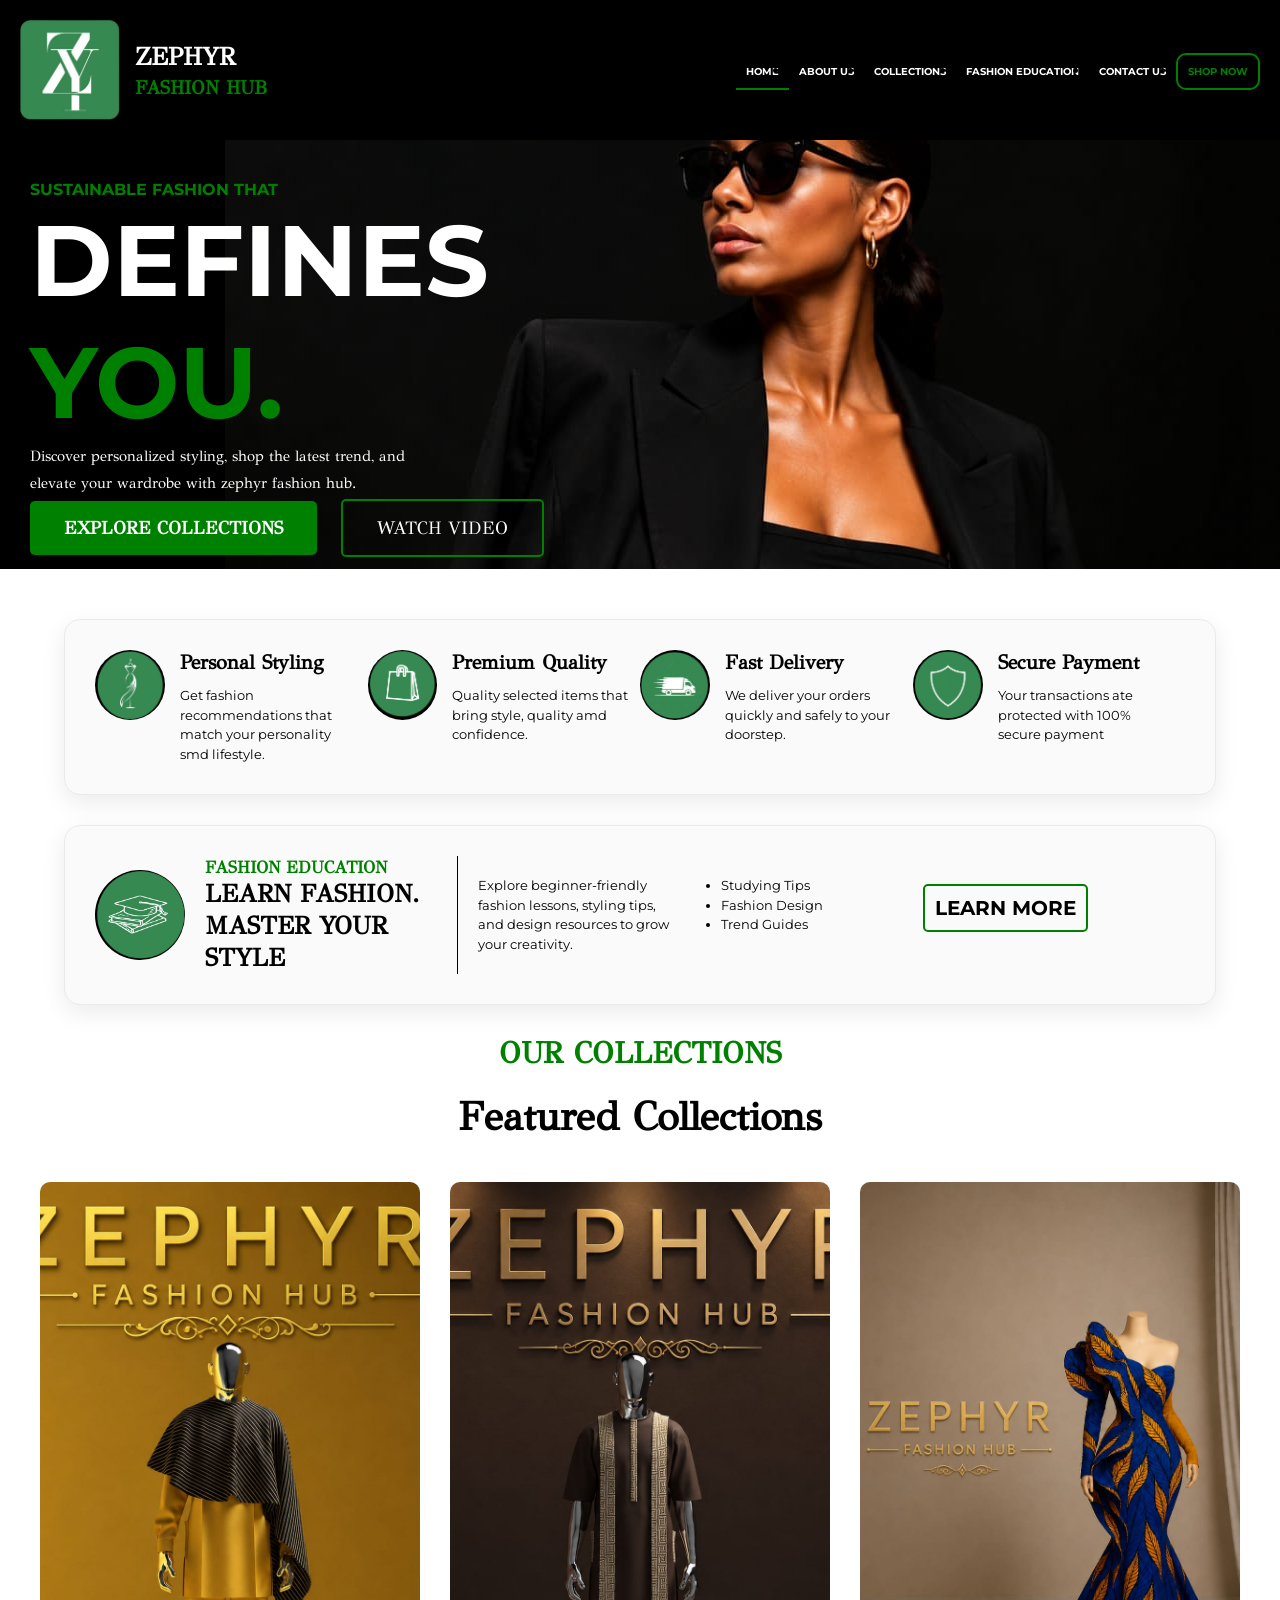
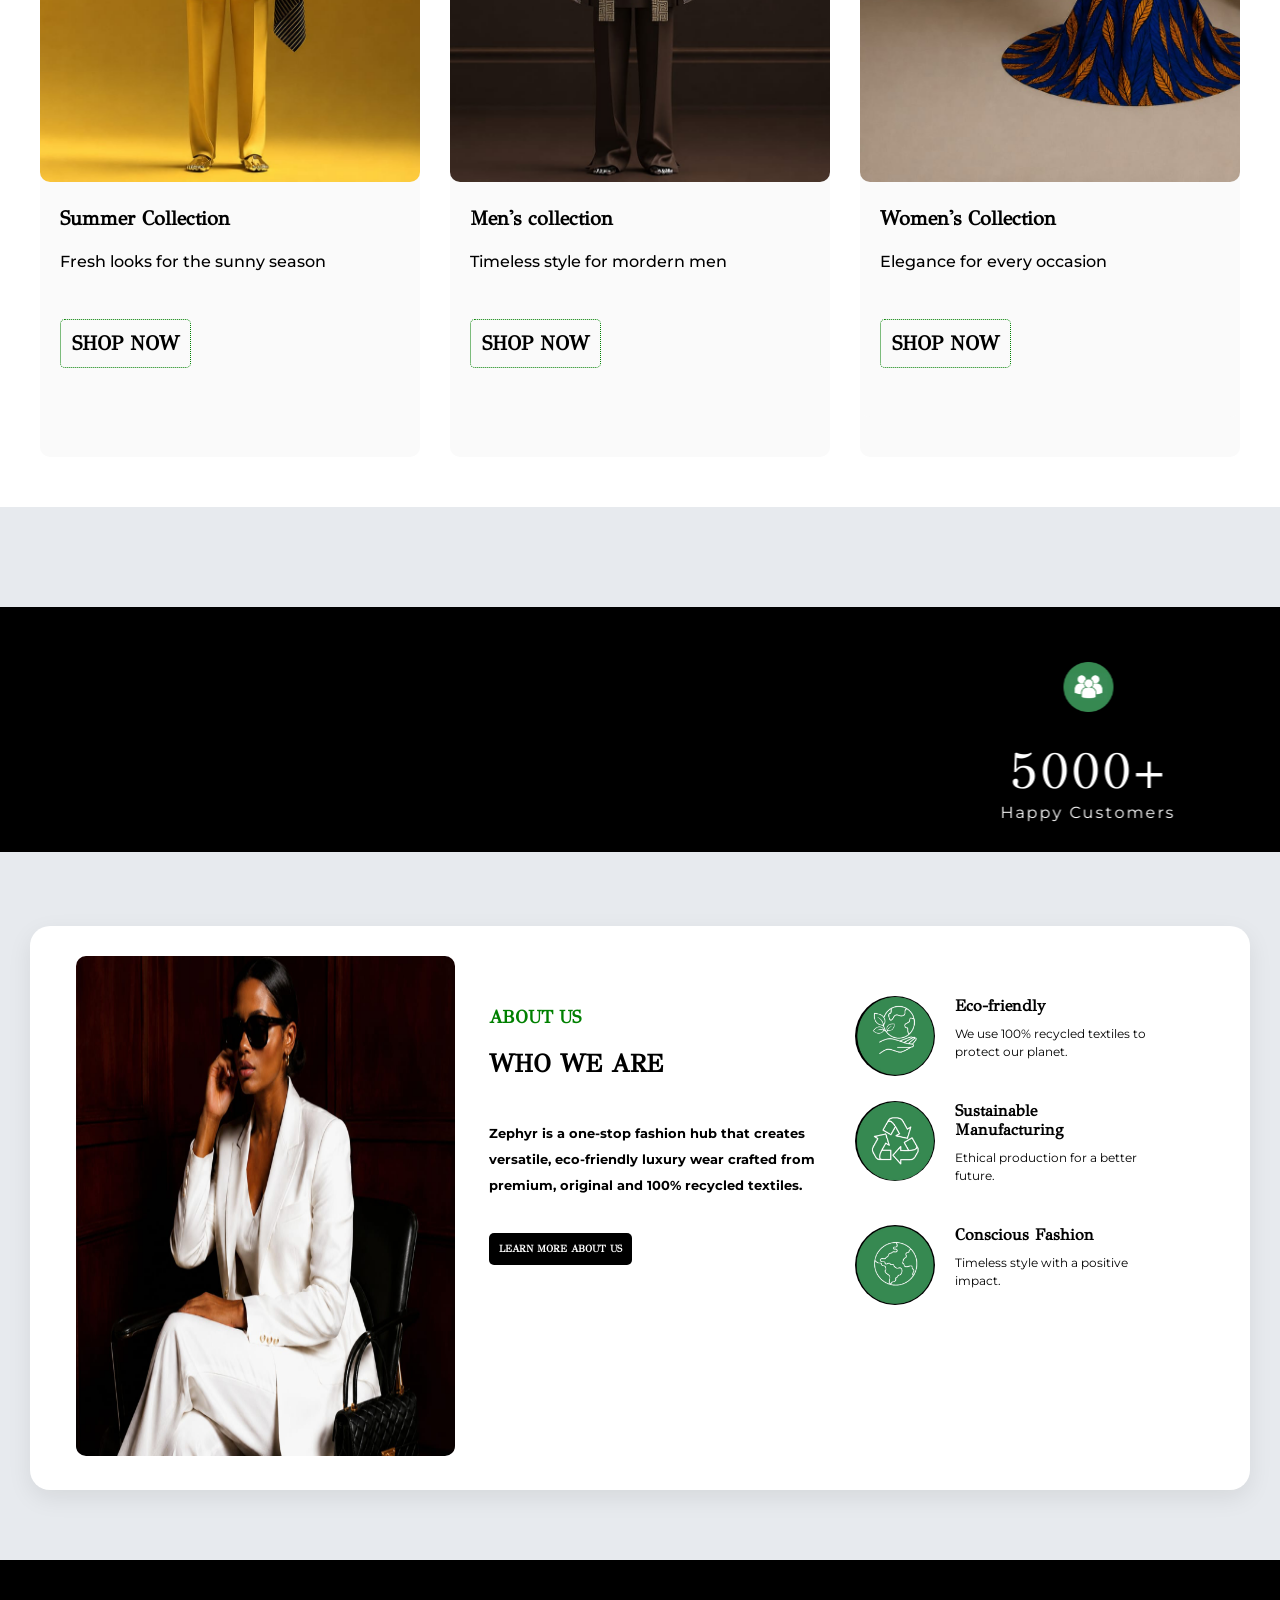
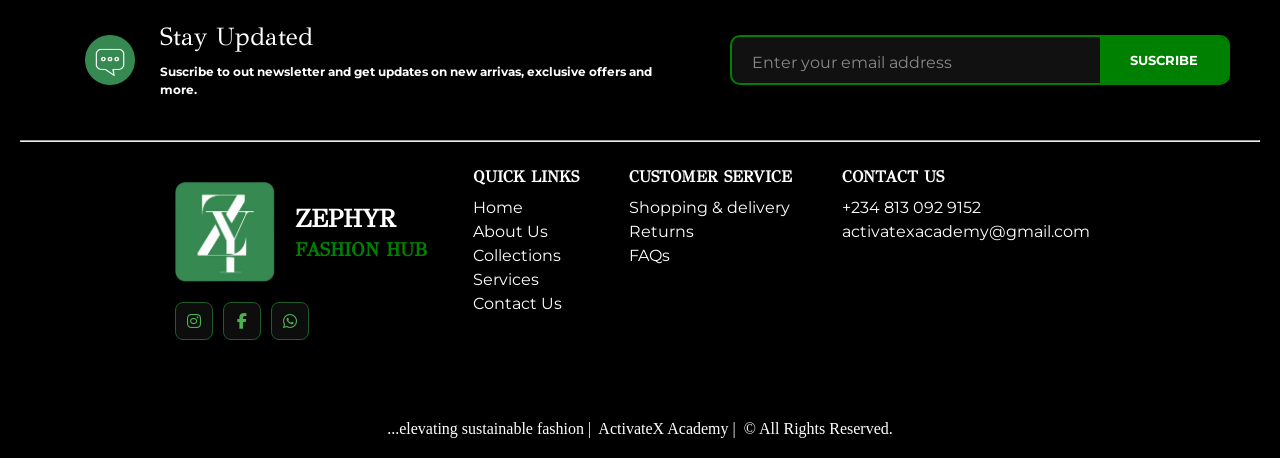
==== index.html @ 77f12f22 "Updated files" ====
<!doctype html>
<html>
    <head>
        <meta charset="UTF-8" />
        <meta name="viewport" content="width=device-width, initial-scale=1.0" />
        <link
            rel="icon"
            type="image/png"
            sizes="32x32"
            href="./assets/images/logo.jpg"
        />
        <link
            rel="stylesheet"
            href="https://cdnjs.cloudflare.com/ajax/libs/font-awesome/6.5.2/css/all.min.css"
        />
        <title>Zephyr Fashion Hub | Home</title>
        <link rel="stylesheet" href="style.css" type="text/css" />
    </head>

    <body>
        <div class="nav">
            <nav>
                <img src="./assets/images/logo.jpg" alt="logo" />
                <h1>
                    <span class="head">ZEPHYR</span>
                    <span class="log">FASHION HUB</span>
                </h1>
                <ul class="sidebar">
                    <li onclick="hideSidebar()">
                        <a class="hamburger2" href="#"
                            ><i class="fa-solid fa-xmark"></i
                        ></a>
                    </li>

                    <li class="active"><a href="index.html">HOME</a></li>
                    <li><a href="about.html">ABOUT US</a></li>
                    <li><a href="./collections.html">COLLECTIONS</a></li>
                    <li>
                        <a href=" ./fashioneducation.html">FASHION EDUCATION</a>
                    </li>
                    <li><a href="contact.html">CONTACT US</a></li>
                    <li><a class="shop" href="#">SHOP NOW</a></li>
                </ul>
                <ul>
                    <li class="hideOnMobile"><a class="active" href="index.html">HOME</a></li>
                    <li class="hideOnMobile">
                        <a  href="about.html">ABOUT US</a>
                    </li>
                    <li class="hideOnMobile">
                        <a href="./collections.html">COLLECTIONS</a>
                    </li>
                    <li class="hideOnMobile">
                        <a href=" ./fashioneducation.html">FASHION EDUCATION</a>
                    </li>
                    <li class="hideOnMobile">
                        <a href="contact.html">CONTACT US</a>
                    </li>
                    <li class="hideOnMobile">
                        <a class="shop" href="#">SHOP NOW</a>
                    </li>
                    <li class="menu-button" onclick="showSidebar()">
                        <a class="hamburger" href="#"
                            ><i class="fa-solid fa-bars"></i
                        ></a>
                    </li>
                </ul>
            </nav>
            <div class="about-head">
                <p class="first">
                    <span class="fash">SUSTAINABLE FASHION THAT</span>
                    <span class="def">DEFINES</span>
                    <span class="you">YOU.</span>
                </p>
                <p class="fourth">
                    Discover personalized styling, shop the latest trend, and
                    elevate your wardrobe with zephyr fashion hub.
                </p>
                <a class="explore" href="./collections.html"
                    >EXPLORE COLLECTIONS</a
                >
                <a class="video" href="#">WATCH VIDEO</a>
            </div>
        </div>
        <div class="section1">
            <div class="aside">
                <div class="aside1">
                    <img src="./assets/images/sweet2.jpg" alt="" />
                    <div>
                        <p>Personal Styling</p>
                        <p>
                            Get fashion recommendations that match your
                            personality smd lifestyle.
                        </p>
                    </div>
                </div>
                <div class="aside1">
                    <img src="./assets/images/bag.jpg" alt="" />
                    <div>
                        <p>Premium Quality</p>
                        <p>
                            Quality selected items that bring style, quality amd
                            confidence.
                        </p>
                    </div>
                </div>
                <div class="aside1">
                    <img src="./assets/images/delivery.jpg" alt="" />
                    <div>
                        <p>Fast Delivery</p>
                        <p>
                            We deliver your orders quickly and safely to your
                            doorstep.
                        </p>
                    </div>
                </div>
                <div class="aside1">
                    <img src="./assets/images/secure.jpg" alt="" />
                    <div>
                        <p>Secure Payment</p>
                        <p>
                            Your transactions ate protected with 100% secure
                            payment
                        </p>
                    </div>
                </div>
            </div>
            <div class="fashion-education">
                <div class="education-icon">
                    <img src="./assets/images/graduation-cap.jpg" alt="" />
                    <div class="education-content">
                        <span>FASHION EDUCATION</span>
                        <h2>LEARN FASHION.<br />MASTER YOUR STYLE</h2>
                    </div>
                </div>

                <div class="education-text">
                    <p>
                        Explore beginner-friendly fashion lessons, styling tips,
                        and design resources to grow your creativity.
                    </p>
                </div>
                <div class="education-list">
                    <ul>
                        <li>Studying Tips</li>
                        <li>Fashion Design</li>
                        <li>Trend Guides</li>
                    </ul>
                </div>
                <div class="learnmore">
                    <a class="learn-btn" href="./fashioneducation.html"
                        >LEARN MORE</a
                    >
                </div>
            </div>
            <div class="topic">
                <p>OUR COLLECTIONS</p>
                <h3>Featured Collections</h3>
            </div>
            <div class="featured-img">
                <div>
                    <img src="./assets/images/zephyrman.jpg" alt="firstimage" />
                    <p class="top">Summer Collection</p>
                    <p class="middle">Fresh looks for the sunny season</p>
                    <p class="button"><a href="#">SHOP NOW</a></p>
                </div>
                <div>
                    <img
                        src="./assets/images/zephyrman2.jpg"
                        alt="secongimage"
                    />
                    <p class="top">Men's collection</p>
                    <p class="middle">Timeless style for mordern men</p>
                    <p class="button"><a href="#">SHOP NOW</a></p>
                </div>
                <div>
                    <div>
                        <img
                            src="./assets/images/zephyrwoman.jpg"
                            alt="thirdimg"
                        />
                        <p class="top">Women's Collection</p>
                        <p class="middle">Elegance for every occasion</p>
                        <p class="button"><a href="#">SHOP NOW</a></p>
                    </div>
                </div>
            </div>
        </div>
        <marquee behavior="scroll" direction="left" scrollamount="15">
            <div class="section2">
                <div class="details">
                    <img src="./assets/images/people.jpg" alt="" />
                    <p class="p1">5000+</p>
                    <p>Happy Customers</p>
                </div>
                <div class="details">
                    <img src="./assets/images/bag2.jpg" alt="" />
                    <p class="p1">200+</p>
                    <p>Fashion Brand</p>
                </div>
                <div class="details">
                    <img src="./assets/images/star.jpg" alt="" />
                    <p class="p1">15+</p>
                    <p>Professional Stylists</p>
                </div>
                <div class="details">
                    <img src="./assets/images/love.jpg" alt="" />
                    <p class="p1">98%</p>
                    <p>Customer Satisfaction</p>
                </div>
            </div>
        </marquee>

        <div class="section3">
            <div class="about">
                <div class="image-container">
                    <img
                        class="girl"
                        src="./assets/images/about.jpg"
                        alt="about"
                    />
                </div>

                <div class="notes">
                    <p class="about1">ABOUT US</p>
                    <p class="about2">WHO WE ARE</p>
                    <p class="about3">
                        Zephyr is a one-stop fashion hub that creates versatile,
                        eco-friendly luxury wear crafted from premium, original
                        and 100% recycled textiles.
                    </p>
                    <p class="learn">
                        <a href="about.html">LEARN MORE ABOUT US</a>
                    </p>
                </div>
                <div class="about4">
                    <div class="more-info">
                        <img src="./assets/images/leaf2.jpg" alt="leaf" />
                        <div>
                            <p>Eco-friendly</p>
                            <p>
                                We use 100% recycled textiles to protect our
                                planet.
                            </p>
                        </div>
                    </div>
                    <div class="more-info">
                        <img src="./assets/images/recycle.jpg" alt="" />
                        <div>
                            <p>Sustainable Manufacturing</p>
                            <p>Ethical production for a better future.</p>
                        </div>
                    </div>
                    <div class="more-info">
                        <img src="./assets/images/world.jpg" alt="" />
                        <div>
                            <p>Conscious Fashion</p>
                            <p>Timeless style with a positive impact.</p>
                        </div>
                    </div>
                </div>
            </div>
        </div>

        <div class="section4">
            <div class="info-line1">
                <div class="info1">
                    <div class="inbox">
                        <img src="./assets/images/inbox.jpg" alt="" />

                        <div class="inbox-message">
                            <p class="p1">Stay Updated</p>
                            <p class="p2">
                                Suscribe to out newsletter and get updates on
                                new arrivas, exclusive offers and more.
                            </p>
                        </div>
                    </div>
                </div>

                <div class="newsletter">
                    <input
                        type="email"
                        id="email"
                        autocomplete="off"
                        placeholder="Enter your email address"
                        required
                    />
                    <button type="submit">SUSCRIBE</button>
                </div>
            </div>
            <hr />
            <div class="info-line2">
                <div class="footer-logo">
                    <div>
                        <img src="./assets/images/logo.jpg" alt="logo" />
                        <h2>
                            <span class="head">ZEPHYR</span>
                            <span class="log">FASHION HUB</span>
                        </h2>
                    </div>

                    <div class="social-icons">
                        <a
                            href="https://instagram.com/"
                            target="_blank"
                            aria-label="Instagram"
                        >
                            <i class="fa-brands fa-instagram"></i>
                        </a>

                        <a
                            href="https://facebook.com/"
                            target="_blank"
                            aria-label="Facebook"
                        >
                            <i class="fa-brands fa-facebook-f"></i>
                        </a>

                        <a
                            href="https://wa.me/234XXXXXXXXXX"
                            target="_blank"
                            aria-label="WhatsApp"
                        >
                            <i class="fa-brands fa-whatsapp"></i>
                        </a>
                    </div>
                </div>

                <div class="footer">
                    <div class="links">
                        <p class="h">QUICK LINKS</p>
                        <p><a href="index.html">Home</a></p>
                        <p><a href="about.html">About Us</a></p>
                        <p><a href="./collections.html">Collections</a></p>
                        <p><a href="#">Services</a></p>
                        <p><a href="contact.html">Contact Us</a></p>
                    </div>
                    <div class="links">
                        <p class="h">CUSTOMER SERVICE</p>
                        <p><a href="#">Shopping & delivery</a></p>
                        <p><a href="#">Returns</a></p>
                        <p><a href="#">FAQs</a></p>
                    </div>
                    <div class="links">
                        <p class="h">CONTACT US</p>
                        <p><a href="#">+234 813 092 9152</a></p>
                        <p><a href="#">activatexacademy@gmail.com</a></p>
                    </div>
                </div>
            </div>

            <span class="copyright">
                ...elevating sustainable fashion |&nbsp;&nbsp;ActivateX Academy
                | &nbsp;&copy All Rights Reserved.</span
            >
        </div>

        <script src="script.js"></script>
    </body>
</html>
---- style.css ----
@import url("https://fonts.googleapis.com/css2?family=Montserrat:ital,wght@0,100..900;1,100..900&display=swap");

@import url("https://fonts.googleapis.com/css2?family=GFS+Didot&display=swap");

:root {
    --primary: green;
}
* {
    padding: 0;
    margin: 0;
    box-sizing: border-box;
}
body {
    background: hsl(214, 17%, 92%);
}
.container {
    margin: 0px auto;
    width: 100%;
}
//.motto {
    color: white;
    font-size: 1.75rem;
    margin-top: rem;
    font-family: "Montserrat", serif;
}
nav {
    display: flex;
    align-items: center;
    background: black;
    position: fixed;
    width: 100%;
    margin: -70px;
    padding: 20px;
    z-index: 999;
}
h1 {
    color: white;
    //width: 20%;
}
.head {
    font-size: 55px;
    font-family: "GFS Didot", serif;
}
.log {
    color: var(--primary);
    font-family: "GFS Didot", serif;
    font-size: 2rem;
}
nav img {
    width: 100px;
    height: 100px;
    margin-right: 40px;
    margin-top: 0;
}
.first {
    color: var(--primary);
    max-width: 700px;
    width: 100%;
    margin-top: 150px;
    font-family: "Montserrat", sans-serif;
}
.fash {
    font-size: 2rem;
    font-weight: bold;
}
.you {
    font-size: 150px;
    font-weight: bold;
}
.def {
    color: white;
    font-size: 150px;
    font-weight: bold;
}
.fourth {
    color: white;
    max-width: 900px;
    width: 100%;
    line-height: 1.8;
    margin-bottom: 20px;
    font-family: "GFS Didot", serif;
    font-size: 30px;
}
.explore {
    color: white;
    background: green;
    border-radius: 5px;
    padding: 16px 34px;
    text-decoration: none;
    font-weight: bold;
    margin-right: 20px;
    font-family: "GFS Didot", serif;
    transition: 0.3s ease;
    font-size: 18px;
}
.explore:hover {
    transform: scale(1.05);
}
.video {
    border: 2px solid green;
    color: white;
    padding: 16px 34px;
    text-decoration: none;
    border-radius: 5px;
    font-family: "GFS Didot", serif;
    font-size: 18px;
}
.nav {
    background: black;
    padding: 70px;
    background-image: url("./assets/images/black2.jpg");
    background-repeat: no-repeat;
    background-position: right 0rem top 0rem;
    padding-bottom: 150px;
}

nav ul {
    margin-left: auto;
    display: flex;
    justify-content: flex-end;
    align-items: center;
}
nav ul a {
    padding: 1rem;
    font-size: 16px;
    text-decoration: none;
    color: white;
    font-family: "Montserrat", sans-serif;
    font-weight: bold;
}
nav ul a:hover {
    color: green;
}
nav ul a.active{
  border-bottom: 2px solid green;
}
.sidebar {
    position: fixed;
    top: 0;
    right: 0;
    height: 100vh;
    width: 250px;
    z-index: 999;
    background-color: white;
    list-style: none;
    display: flex;
    flex-direction: column;
    align-items: flex-start;
    justify-content: flex-start;

    /* Animation */
    transform: translateX(100%);
    opacity: 0;
    pointer-events: none;

    transition:
        transform 0.4s ease,
        opacity 0.4s ease;
}

.sidebar.active {
    transform: translateX(0);
    opacity: 1;
    pointer-events: auto;
}
.sidebar a {
    color: black;
    width: 100%;
}
.hamburger i {
    color: white !important;
}
.hamburger2 i {
    color: black !important;
}
.menu-button {
    display: none;
}
.sidebar.active {
    transform: translateX(0);
    opacity: 1;
    pointer-events: auto;
}

.shop {
    background: black;
    color: green;
    border: 2px solid green;
    border-radius: 10px;
    font-weight: bold;
}
.shop:hover {
    padding: 0.7rem;
}
.shop:hover,
.video:hover {
    background: green;
    border: 2px solid white;
    color: black;
}
.learn-btn:hover {
    border: 2px solid black;
    background: green;
    color: white;
}
.section1 {
    background: white;
    /* margin: -30px 30px; */
    padding-top: 50px;
}
.aside {
    display: grid;
    grid-template-columns: repeat(4, 1fr);
    width: 90%;
    box-shadow: 0 8px 24px rgba(0, 0, 0, 0.08);
    border: 1px solid #eaeaea;
    border-radius: 16px;
    background: #fafafa;
    padding: 30px;
    margin: 0 auto 30px;
    transition: 0.3s ease;
}
.aside:hover {
    transform: translateY(-5px);
}
.aside img {
    height: 100px;
    width: 100px;
    border-radius: 100%;
    margin-right: 20px;
}
.aside1 {
    display: flex;
    margin-right: 10px;
}

.aside1 p:first-child {
    font-size: 25px;
    font-weight: bold;
    padding-bottom: 10px;
    font-family: "GFS Didot", serif;
}
.aside1 p:last-child {
    line-height: 1.5;
    font-family: "Montserrat", sans-serif;
    font-size: 17px;
}
.fashion-education {
    display: grid;
    grid-template-columns: 1.5fr 1fr 1fr 1fr;
    width: 90%;
    background: #fafafa;
    box-shadow: 0 8px 24px rgba(0, 0, 0, 0.08);
    border: 1px solid #eaeaea;
    padding: 30px;
    margin: 0 auto 30px;
    border-radius: 16px;
    transition: 0.3s ease;
}
.fashion-education:hover {
    transform: translateY(-5px);
}
.education-icon {
    display: flex;
    border-right: 1px solid black;
    align-items: center;
}
.education-icon img {
    width: 120px;
    height: 120px;
    border-radius: 100%;
}
.education-content {
    margin-left: 20px;
}
.education-icon span {
    color: var(--primary);
    padding-bottom: 10px;
    font-size: 22px;
    font-weight: bold;
    font-family: "GFS Didot", serif;
}
.education-icon h2 {
    font-size: 38px;
    font-family: "GFS Didot", serif;
}
.education-text p {
    margin: 20px;
    line-height: 2;
    font-family: "Montserrat", sans-serif;
    font-size: 18px;
}
.education-list ul {
    margin: 20px;
    line-height: 2;
    font-size: 18px;
    font-family: "Montserrat", sans-serif;
}
.learnmore {
    margin-top: 40px;
    margin-left: -20px;
    transition: 0.4s ease;
}
.learn-btn {
    color: black;
    border: 2px solid green;
    border-radius: 5px;
    padding: 0.7rem;
    text-align: center;
    text-decoration: none;
    font-size: 30px;
    font-weight: bold;
    font-family: "Montserrat", sans-serif;
}
.topic {
    text-align: center;
}
.topic p {
    color: var(--primary);
    font-size: 30px;
    margin-bottom: 20px;
    font-weight: bold;
    font-family: "GFS Didot", serif;
}
.topic h3 {
    font-size: 40px;
    font-family: "GFS Didot", serif;
}
.featured-img img {
    width: 100%;
    height: 600px;
    border-radius: 10px;
    object-fit: cover;
    transition: 0.3s ease;
}
.featured-img {
    display: grid;
    grid-template-columns: repeat(3, 1fr);
    margin: 2.5rem;
    gap: 30px;
    padding-bottom: 50px;
}

.featured-img p {
    padding-left: 20px;
    padding-bottom: 20px;
}
.button {
    padding-top: 40px;
    font-weight: 900;
    font-family: "GFS Didot", serif;
}
.button a {
    padding: 0.7rem;
    border: 1px dotted var(--primary);
    border-radius: 0.3rem;
}
.button a:hover {
    background: green;
    color: hsl(214, 17%, 92%);
}
.top {
    margin-top: 20px;
    font-weight: 700;
    font-size: 20px;
    font-family: "GFS Didot", serif;
}
.middle {
    font-weight: 500;
    font-family: "Montserrat", sans-serif;
}
.featured-img a {
    text-decoration: none;
    color: black;
    font-size: 20px;
}
.featured-img img:hover {
    transform: scale3d(1.02, 1.02, 1);
    cursor: pointer;
}
.featured-img div {
    background: #fafafa;
    padding-bottom: 40px;
    border-radius: 10px;
    color: black;
}

marquee {
    background: black;
    margin-top: 60px;
}
.section2 {
    display: grid;
    grid-template-columns: repeat(4, 1fr);
    text-align: center;
    background: black; /* hsl(214, 17%, 92%); */
    color: white;
    /* margin: -40px 30px; */
    padding: 30px;
    letter-spacing: 2px;
}
.details .p1 {
    font-size: 50px;
    font-family: "GFS Didot", serif;
}
.details p:last-child {
    font-family: "Montserrat", sans-serif;
}
.details {
    border-right: 2px solid black;
}
.details:last-child {
    border: none;
}
.details img {
    height: 100px;
}
.section3 {
    margin: 70px 30px;
    background: white;
    color: black;
    padding: 30px;
    border-radius: 20px;
    transition: 0.3s ease;
    box-shadow: 0 8px 24px rgba(0, 0, 0, 0.08);
}
.section3:hover {
    transform: translateY(-5px);
}
.section3 img {
    max-width: 500px;
    width: 100%;
    height: 500px;
    margin-left: 5rem;
    border-radius: 10px;
}

.about {
    display: flex;
}
.notes {
    margin-left: 150px;
    width: 40%;
    margin-top: 50px;
}
.about1 {
    color: var(--primary);
    font-size: 25px;
    padding-bottom: 20px;
    font-weight: bold;
    font-family: "GFS Didot", serif;
}
.about2 {
    font-size: 50px;
    padding-bottom: 40px;
    font-weight: bold;
    font-family: "GFS Didot", serif;
}
.about3 {
    font-weight: bold;
    line-height: 2;
    font-family: "Montserrat", sans-serif;
    padding-bottom: 40px;
}
.about4 {
    margin: 40px;
}
.about4 div {
    padding-bottom: 20px;
}
.about4 p:first-child {
    font-weight: bold;
    font-size: 20px;
    padding-bottom: 10px;
    font-family: "GFS Didot", serif;
}
.about4 p:last-child {
    line-height: 1.5;
    font-family: "Montserrat", sans-serif;
}

.more-info {
    display: flex;
    transform: translateX(-30px);
}
.more-info img {
    width: 80px;
    height: 80px;
    border-radius: 100%;
}
.more-info div {
    margin-left: 20px;
}
.section3 a {
    text-decoration: none;
    color: white;
    background: black;
    padding: 10px;
    border-radius: 5px;
    font-weight: bold;
    font-family: "GFS Didot", serif;
    transition: 0.3s ease;
}
.section3 a:hover {
    color: #f0f0f0;
    background: var(--primary);
}
.learn {
    transition: 0.3s ease;
}
.learn:hover {
    transform: scale(1.05);
}

.badge {
    position: absolute;
    width: 10%;
    height: 20px;
    background: black;
    color: white;
    font-size: 50px;
    top: 1px;
}
.section4 {
    background: black;
    color: white;
    padding: 20px;
}
.info-line1 {
    display: flex;
    padding: 30px;
    justify-content: center;
    align-items: center;
}
.info1 {
    width: 40%;
    margin-left: 50px;
}
.info1 .p1 {
    font-size: 40px;
    padding-bottom: 20px;
    font-family: "GFS Didot", serif;
}
.info1 .p2 {
    line-height: 1.5;
    font-weight: bold;
    font-family: "Montserrat", sans-serif;
}
.inbox {
    display: flex;
    align-items: center;
}
.inbox img {
    height: 200px;
    width: 200px;
}
.newsletter {
    display: flex;
    max-width: 500px;
    width: 100%;
    background: #111;
    border: 2px solid green;
    border-radius: 10px;
    overflow: hidden;
    height: 50px;
    margin-left: 3rem;
}

.newsletter input {
    flex: 1;
    background: transparent;
    border: none;
    color: white;
    padding: 15px 20px;
    padding-bottom: 50%;
    outline: none;
    font-size: 16px;
    height: 50px;
    font-family: "Montserrat", sans-serif;
}

.newsletter input::placeholder {
    color: #888;
}

.newsletter button {
    background: var(--primary);
    color: white;
    border: none;
    padding: 15px 30px;
    font-weight: bold;
    cursor: pointer;
    text-decoration: none;
    font-family: "Montserrat", sans-serif;
}

.newsletter button:hover {
    background: #b8860b;
}
.footer-logo {
    flex-direction: column;
}
.footer-logo div:first-child {
    display: flex;
}
.social-icons {
    display: flex;
    align-items: center;
    gap: 10px;
    margin-top: 0;
    margin-right: auto;
    margin-bottom: 40px;
}

.social-icons a {
    width: 38px;
    height: 38px;
    display: flex;
    align-items: center;
    justify-content: center;

    background: #0d0d0d;
    color: #4caf50;

    border: 1px solid #1f5c2d;
    border-radius: 8px;

    text-decoration: none;
    font-size: 16px;

    transition: 0.3s ease;
}

.social-icons a:hover {
    background: #168a45;
    color: #fff;
    transform: translateY(-3px);
}

.info-line2 {
    display: flex;
    padding: 40px;
    justify-content: center;
}
.head {
    display: block;
}

.info-line2 img {
    width: 100px;
    height: 100px;
    margin-right: 40px;
}
.links {
    margin: 30px;
}
.links .h {
    font-weight: bold;
    padding-bottom: 10px;
    font-family: "GFS Didot", serif;
}
.links a {
    text-decoration: none;
    color: white;
    line-height: 1.5;
    font-family: "Montserrat", sans-serif;
}
.footer {
    margin-left: 50px;
    gap: 40px;
    display: flex;
    transform: translateY(-30px);
}
.copyright {
    display: flex;
    justify-content: center;
}

/* ABOUT PAGE */

.about-hero {
    background: black;
    padding: 30px;
    background-image: url("./assets/images/aboutbackground2.png");
    background-repeat: no-repeat;
    background-position: right 0rem top 0rem;
}
.about-nav {
    display: flex;
    align-items: center;
}
.about-hero img {
    width: 100px;
    height: 100px;
    margin-right: 10px;
}
.about-hero1 {
    margin-top: 150px;
    margin-left: 0px;
}
.about-topic {
    color: var(--primary);
    font-size: 30px;
    font-weight: bold;
    font-family: "Montserrat", sans-serif;
    color: white;
}

.about-hero1 p:nth-child(2) {
    color: white;
    font-size: 100px;
    font-weight: bold;
    max-width: 800px;
    width: 100%;
    font-family: "GFS Didot", serif;
}
.about-first,
.about-sec {
    display: block;
    line-height: 1;
}
.about-third {
    color: white;
}
.about-sec {
    color: var(--primary);
    font-family: "GFS Didot", serif;
}

.about-hero1 p:last-child {
    max-width: 500px;
    width: 100%;
    font-size: 20px;
    line-height: 2;
    font-family: "Montserrat", sans-serif;
}
.about-main {
    background: white;
    padding: 30px;
    display: flex;
    justify-content: center;
}

.about-main p:first-of-type {
    color: var(--primary);
    font-weight: bold;
    font-size: 30px;
    font-family: "Montserrat", sans-serif;
    padding-bottom: 20px;
}
.about-main h2:first-of-type {
    font-size: 60px;
    font-family: "GFS Didot", serif;
}
.about-main h2:last-of-type {
    color: var(--primary);
    font-size: 60px;
    font-family: "GFS Didot", serif;
    padding-bottom: 20px;
}
.about-main p:nth-of-type(2) {
    max-width: 500px;
    width: 100%;
    font-size: 20px;
    line-height: 1.5;
    padding-bottom: 30px;
    font-family: "Montserrat", sans-serif;
}
.about-main p:last-of-type {
    max-width: 500px;
    width: 100%;
    font-size: 20px;
    line-height: 1.5;
    font-family: "Montserrat", sans-serif;
}
.about-main img {
    width: 500px;
    height: 400px;
    margin-top: 50px;
    border-radius: 10px;
}
.about-main1 {
    margin-right: 100px;
    margin-top: 30px;
    margin-left: 20px;
}

.about-mission {
    background: black;
    margin: 30px;
    padding: 50px;
    border-radius: 30px;
}
.about-mission h2 {
    color: white;
    text-align: center;
    padding-bottom: 30px;
    font-size: 30px;
    font-weight: bold;
    font-family: "GFS Didot", serif;
}
.about-mission span {
    color: var(--primary);
}
.about-mission img {
    width: 100px;
    height: 100px;
    border-radius: 100%;
    margin: 30px;
}
.mission {
    display: flex;
    align-items: center;
    max-width: 500px;
    width: 100%;
    background: black;
    color: white;
    padding: 20px;
    border-radius: 20px;
    border: 2px solid var(--primary);
}
.mission h3 {
    padding-bottom: 10px;
    font-family: "Montserrat", sans-serif;
}
.mission p {
    line-height: 1.5;
    font-family: "Montserrat", sans-serif;
}
.vision {
    display: flex;
    align-items: center;
    max-width: 500px;
    width: 100%;
    background: black;
    color: white;
    padding: 20px;
    border-radius: 20px;
    border: 2px solid var(--primary);
}
.vision h3 {
    padding-bottom: 10px;
    font-family: "Montserrat", sans-serif;
}
.vision p {
    line-height: 1.5;
    font-family: "Montserrat", sans-serif;
}
.about-mission1 {
    display: flex;
    justify-content: center;
    gap: 20px;
}

.about-value {
    background: white;
    padding: 40px;
    border-radius: 30px;
    margin: 10rem 10rem;
}
.about-value h2 {
    text-align: center;
    margin-bottom: 30px;
    font-size: 30px;
    font-weight: bold;
    font-family: "GFS Didot", serif;
}
.about-value span {
    color: var(--primary);
}
.about-value img {
    width: 100px;
    height: 100px;
    border-radius: 100%;
}
.about-value-content {
    display: flex;
    justify-content: center;
    align-items: center;
}
.about-value-content div {
    max-width: 500px;
    width: 100%;
    text-align: center;
    border-right: 1px solid black;
    padding: 0 30px;
}
.about-value-content div:last-child {
    border-right: none;
}
.about-value-content h3 {
    font-weight: bold;
    font-family: "Montserrat", sans-serif;
    font-weight: bold;
    font-size: 20px;
}
.about-value-content p {
    font-family: "Montserrat", sans-serif;
}

.journey {
    background: black;
    color: white;
    padding: 50px 100px;
    margin: 7rem 10rem;
    border-radius: 30px;
}
.journey h2 {
    text-align: center;
    font-family: "GFS Didot", serif;
    font-size: 30px;
}
.journey span {
    color: var(--primary);
}
.timeline {
    display: flex;
    justify-content: space-between;
    margin-top: 30px;
    font-family: "Montserrat", sans-serif;
}
.timeline img {
    width: 50px;
    height: 50px;
}
.item {
    max-width: 500px;
    width: 100%;
    text-align: center;
}
.item h3 {
    color: green;
    margin-bottom: 10px;
}
.item h4 {
    margin-bottom: 10px;
}
.item p {
    line-height: 1.5;
}
.item1 {
    max-width: 500px;
    width: 100%;
    text-align: center;
}
.item1 h3 {
    color: green;
    margin-bottom: 10px;
}
.item1 h4 {
    margin-bottom: 10px;
}
.item1 p {
    line-height: 1.5;
}
.about-reason {
    background: white;
    padding: 30px;
}
.about-reason h2 {
    text-align: center;
    font-family: "GFS Didot", serif;
    margin-bottom: 20px;
    font-size: 30px;
    font-weight: bold;
}
.about-reason span {
    color: var(--primary);
}
.about-reason img {
    width: 100px;
    height: 100px;
    border-radius: 100%;
    margin-right: 10px;
}
.about-reason-content {
    display: flex;
    justify-content: center;
    gap: 20px;
    align-items: center;
}
.about-reason-details {
    display: flex;
    max-width: 500px;
    width: 100%;
    border: 1px solid var(--primary);
    padding: 20px;
    border-radius: 10px;
    align-items: center;
}
.about-reason-details h3 {
    padding-bottom: 10px;
    font-family: "Montserrat", sans-serif;
}
.about-reason-details p {
    line-height: 1.5;
    font-family: "Montserrat", sans-serif;
}
.about-footer {
    background: black;
    color: white;
    padding: 30px;
}
.about-footer1 {
    text-align: center;
    margin-bottom: 40px;
}
.about-footer1 h2 {
    font-family: "GFS Didot", serif;
    font-size: 40px;
    font-weight: bold;
    padding-bottom: 30px;
}
.about-footer1 span {
    color: var(--primary);
}

/* -- CONTACT PAGE -- */
.contact-form {
    background: white;
    border-radius: 20px;
    padding: 40px;
    margin: 20px;
    width: 50%;
}
.contact-hero {
    background: black;
    padding: 30px;
    padding-bottom: 150px;
}
.contact-hero img {
    width: 100px;
    height: 100px;
    margin-right: 20px;
}
.contact-form {
    border-radius: 30px;
    margin: 70px;
    padding: 40px;
}
.contact-form h2 {
    font-size: 2rem;
    margin-bottom: 1rem;
}
.contact-form p {
    font-size: 1.5rem;
    margin-bottom: 20px;
}
.contact-cards {
    display: flex;
    flex-direction: column;
    gap: 12px;
    margin-top: 70px;
}

.contact-section {
    display: flex;
}

.contact-card {
    display: flex;
    align-items: center;
    gap: 14px;
    width: 100%;
    padding: 16px 18px;
    min-height: 100px;
    background: #ffffff;
    border: 1px solid #e5ebe5;
    border-radius: 14px;
    text-decoration: none;
    color: inherit;

    transition: all 0.3s ease;
}

.contact-card:hover {
    transform: translateY(-2px);
    border-color: green;
    box-shadow: 0 8px 20px rgba(46, 125, 50, 0.1);
}

/* ICON BOX */
.contact-icon {
    width: 50px;
    height: 50px;

    flex-shrink: 0;

    display: flex;
    align-items: center;
    justify-content: center;

    border-radius: 12px;
    font-size: 19px;
}

/* ICON COLORS */
.email {
    background: #e8f5e9;
    color: green;
}

.whatsapp {
    background: #e6f4ea;
    color: green;
}

.phone {
    background: #e8f5e9;
    color: green;
}

.location {
    background: #eef5e8;
    color: green;
}
/* TEXT */
.contact-info {
    min-width: 0;
}

.contact-label {
    display: block;

    font-size: 9px;
    font-weight: 700;
    letter-spacing: 1px;

    color: #8a948a;

    margin-bottom: 3px;
}
.contact-info h3 {
    margin: 0;

    font-size: 14px;
    font-weight: 600;

    color: #172217;
}

.contact-info p {
    margin: 3px 0 0;

    font-size: 11px;
    color: #8a948a;
}

label {
    display: block;
    font-size: 1.5rem;
}
input {
    display: block;
    border-radius: 20px;
    padding: 20px;
    font-size: 1rem;
    width: 100%;
    margin-bottom: 30px;
    margin-top: 10px;
}
textarea {
    width: 100%;
    min-height: 150px;
    border-radius: 20px;
    padding: 20px;
    font-size: 1rem;
    margin-top: 10px;
    border: 3px solid green;
}
.send-btn {
    display: inline-flex;
    align-items: center;
    justify-content: center;
    gap: 8px;

    width: 190px;
    width: 100%;
    margin: 30px auto;
    padding: 14px 24px;

    background: green;
    color: #fff;

    border: none;
    border-radius: 8px;

    font-family: "Montserrat", sans-serif;
    font-size: 13px;
    font-weight: 600;

    cursor: pointer;

    box-shadow: 0 6px 15px rgba(22, 138, 69, 0.25);

    transition: all 0.3s ease;
}

.send-btn i {
    font-size: 13px;
}

.send-btn:hover {
    background: green;
    transform: translateY(-2px);
    box-shadow: 0 9px 20px rgba(22, 138, 69, 0.3);
}

.send-btn:active {
    transform: translateY(0);
}

/*===FASHION EDUCATION ====*/

.fashion-first {
    color: var(--primary);
    max-width: 1100px;
    width: 100%;
    margin-top: 150px;
    font-family: "Montserrat", serif;
}
.fashion-fash {
    font-size: 2rem;
    font-weight: bold;
}
.fashion-you {
    font-size: 100px;
    font-weight: bold;
    font-family: "GFS Didot", serif;
}
.fashion-def {
    color: white;
    font-size: 100px;
    font-weight: bold;
    font-family: "GFS Didot", serif;
}
.fashion-fourth {
    color: white;
    max-width: 700px;
    width: 100%;
    line-height: 1.8;
    margin-bottom: 20px;
    font-family: "Montserrat", serif;
    font-size: 22px;
}
.fashion-explore {
    color: white;
    background: green;
    border-radius: 5px;
    padding: 16px 34px;
    text-decoration: none;
    font-weight: bold;
    margin-right: 20px;
    font-family: "GFS Didot", serif;
    transform: 0.3s ease;
    font-size: 18px;
}
.fashion-explore:hover {
    transform: scale(1.05);
}
.fashion-education-hero {
    background: black;
    padding: 70px;
    background-image: url("./assets/images/fashionedu.png");
    background-repeat: no-repeat;
    background-position: right 0rem top 0rem;
    padding-bottom: 150px;
}
.fashion-education-main {
    display: flex;
    gap: 60px;
    margin: 50px auto;
    align-items: start;
    width: 90%;
}
.fashion-education-main1 {
    margin: 30px;
}
.fashion-education-main1 h3 {
    color: var(--primary);
    font-weight: bold;
    font-size: 30px;
    font-family: "Montserrat", serif;
}
.fashion-education-main1 h2 {
    max-width: 600px;
    width: 100%;
    font-size: 4rem;
    line-height: 1.1;
    font-family: "GFS Didot", serif;
}
.fashion-education-main1 span {
    color: var(--primary);
}
.fashion-education-main1 p:first-of-type {
    max-width: 500px;
    width: 100%;
    padding-bottom: 30px;
    font-size: 22px;
    font-family: "Montserrat", serif;
    font-weight: bold;
}
.fashion-education-main1 p:nth-of-type(2) {
    max-width: 500px;
    width: 100%;
    font-size: 22px;
    font-family: "Montserrat", serif;
    font-weight: bold;
}
.fashion-education-main2 {
    display: grid;
    grid-template-columns: 1fr 1fr;
    margin: 0;
    gap: 30px;
    margin-top: 100px;
}
.fashion-edu {
    display: flex;
    max-width: 450px;
    align-items: flex-start;
    font-family: "Montserrat", serif;
    width: 100%;
}
.fashion-edu img {
    width: 100px;
    height: 100px;
    border-radius: 100%;
    margin-right: 20px;
}

.fashion-edu-learn {
    margin: 30px;
}
.fashion-edu-learn > div {
    display: grid;
    grid-template-columns: repeat(6, 1fr);
}
.fashion-edu-learn h2 {
    text-align: center;
    font-size: 3rem;
    margin: 30px;
    font-family: "GFS Didot", serif;
}
.fashion-edu-learn span {
    color: var(--primary);
}
.edu-learn {
    text-align: center;
    border: 0.5px solid black;
    padding: 20px;
    margin: 10px;
    border-radius: 10px;
}
.edu-learn img {
    width: 100px;
    height: 100px;
    border-radius: 100%;
    padding-bottom: 5px;
}
.edu-learn h3 {
    font-size: 20px;
    font-family: "Montserrat", serif;
}
.edu-learn p {
    font-family: "Montserrat", serif;
    font-weight: 500;
}
.fashion-edu-approach {
    padding: 20px;
    background: lightgrey;
}
.fashion-edu-approach h2 {
    font-size: 3rem;
    text-align: center;
    font-family: "GFS Didot", serif;
}
.fashion-edu-approach span {
    color: var(--primary);
}
.fashion-edu-approach > div {
    display: grid;
    grid-template-columns: repeat(4, 1fr);
    padding: 40px;
    border-radius: 30px;
    margin: 1rem 10rem;
}
.edu-approach img {
    width: 100px;
    height: 100px;
    border-radius: 100%;
}
.edu-approach {
    text-align: center;
    max-width: 500px;
    border: 0.5px solid black;
    margin: 10px;
    border-radius: 10px;
    padding: 20px;
    font-family: "Montserrat", serif;
}
.edu-approach h3 {
    padding-bottom: 10px;
}
.edu-approach p {
    line-height: 1.5;
}
.fashion-edu-whychoose {
    padding: 50px;
}
.fashion-edu-whychoose h2 {
    font-size: 3rem;
    text-align: center;
    font-family: "GFS Didot", serif;
}
.fashion-edu-whychoose span {
    color: var(--primary);
}
.fashion-edu-whychoose > div {
    display: grid;
    grid-template-columns: repeat(5, 1fr);
    margin: 1rem 3rem;
}
.edu-whychoose {
    display: flex;
    font-family: "Montserrat", serif;
    border: 0.5px solid black;
    margin-right: 10px;
    border-radius: 10px;
    padding: 20px;
}
.edu-whychoose img {
    width: 50px;
    height: 50px;
    border-radius: 100%;
    margin-right: 10px;
}
.edu-whychoose h3 {
    padding-bottom: 10px;
}
.edu-whychoose p {
    max-width: 200px;
    width: 100%;
    line-height: 1.5;
}
.fashion-education-cta {
    margin: 1rem 10rem;
    background: black;
    color: white;
    padding: 40px;
    border-radius: 10px;
    display: flex;
}
.fashion-education-cta h2 {
    font-size: 50px;
    font-family: "GFS Didot", serif;
}
.fashion-education-cta span {
    color: var(--primary);
}
.fashion-education-cta p {
    font-family: "Montserrat", serif;
}
.fashion-education-cta button {
    color: white;
    background: var(--primary);
    padding: 20px;
    text-decoration: none;
    font-weight: bold;
    font-family: "Montserrat", serif;
    font-size: 22px;
}
.fashion-education-cta div:last-child {
    margin-left: auto;
    margin-right: 100px;
    margin-top: 50px;
}

/*====Collection Page ===*/
.//motto-collection {
    margin-bottom: 10rem;
    color: white;
    font-size: 1.75rem;
    margin-top: 1.5rem;
}
.collection-hero {
    background: black;
    padding: 70px;
    background-image: url("./assets/images/fashionedu.png");
    background-repeat: no-repeat;
    background-position: right 0rem top 0rem;
    padding-bottom: 150px;
}
.collection-def {
    color: white;
    font-size: 100px;
    font-weight: bold;
    margin-top: 150px;
    font-family: "GFS Didot", serif;
}
.collection-fourth {
    color: white;
    max-width: 700px;
    width: 100%;
    line-height: 1.8;
    margin-bottom: 20px;
    font-family: "Montserrat", serif;
    font-size: 22px;
}
.collection-explore {
    color: white;
    background: green;
    border-radius: 5px;
    padding: 16px 34px;
    text-decoration: none;
    font-weight: bold;
    margin-right: 20px;
    font-family: "GFS Didot", serif;
    transition: 0.3s ease;
    font-size: 18px;
}
.collection-explore:hover {
    transform: scale(1.2);
}
.featured-collection-section {
    margin: 30px;
}
.featured-collection-section h2 {
    font-size: 50px;
    text-align: center;
    font-family: "GFS Didot", serif;
    font-weight: bold;
    margin: 50px;
    color: var(--primary);
}
.featured-images {
    display: grid;
    grid-template-columns: repeat(8, 1fr);
    justify-content: center;
    align-items: center;
    margin: 30px 60px;
}
.featured-images > div {
    max-width: 300px;
    width: 100%;
}
.featured-images img {
    width: 300px;
    height: 450px;
}
.featured-images {
    text-align: center;
    gap: 30px;
}
.featured-images h4 {
    padding: 10px;
    font-size: 18px;
    font-family: "Montserrat", serif;
}
.featured-images p {
    padding-bottom: 30px;
    font-size: 20px;
    font-family: "Montserrat", serif;
}
.featured-images a {
    text-decoration: none;
    color: var(--primary);
    border: 1px solid var(--primary);
    font-family: "Montserrat", serif;
    padding: 10px;
    font-weight: bold;
    border-radius: 10px;
    transition: 0.3s ease;
}
.featured-images a:hover {
    background: var(--primary);
    color: white;
}
.filter-buttons {
    display: flex;
    justify-content: center;
    gap: 15px;
    margin: 30px 0;
    flex-wrap: wrap;
}

.filter-btn {
    padding: 12px 25px;
    border: 1px solid var(--primary);
    background: transparent;
    color: var(--primary);
    cursor: pointer;
    font-weight: bold;
    transition: 0.3s;
    border-radius: 20px;
}

.filter-btn:hover,
.filter-btn.active {
    background: var(--primary);
    color: white;
}

/*=======RESPONSIVENESS =======*/

@media (min-width: 901px) and (max-width: 1570px) {
    .featured-images {
        grid-template-columns: repeat(3, 1fr);
    }
    .head {
        font-size: 25px;
    }
    .log {
        font-size: 1.2rem;
    }
    .nav {
        padding: 30px;
    }
    nav img {
        margin-right: 10px;
    }
    h1 {
        width: auto;
        flex: 1 1 auto;
    }
    nav {
        display: flex;
        flex-wrap: wrap;
        margin-left: 0;
        gap: 5px;
    }
    nav {
        display: flex;
        align-items: center;
        background: black;
        position: fixed;
        width: 100%;
        margin: -30px;
        padding: 20px;
        z-index: 999;
    }
    nav ul a {
        padding: 10px;
        font-size: 10px;
    }
    .motto {
        font-size: 14px;
    }
    .fash {
        font-size: 1rem;
    }
    .def {
        font-size: 100px;
    }
    .you {
        font-size: 100px;
    }
    .fourth {
        font-size: 15px;
        max-width: 400px;
        width: 100%;
    }
    .aside img {
        height: 70px;
        width: 70px;
        margin-right: 15px;
    }
    .aside1 p:first-child {
        font-size: 20px;
    }
    .aside p:last-child {
        font-size: 13px;
    }
    .education-icon img {
        width: 90px;
        height: 90px;
    }
    .education-icon span {
        font-size: 17px;
    }
    .education-icon h2 {
        font-size: 25px;
    }
    .education-text p {
        font-size: 13px;
        line-height: 1.5;
    }
    .education-list ul {
        font-size: 13px;
        line-height: 1.5;
    }
    .learn-btn {
        font-size: 20px;
        padding: 10px;
    }
    .section3 img {
        margin-left: 1rem;
    }
    .notes {
        margin-left: 50px;
    }
    .about1 {
        font-size: 18px;
    }
    .about2 {
        font-size: 25px;
    }
    .about3 {
        font-size: 13px;
    }
    .section3 a {
        font-size: 10px;
    }
    .about4 p:first-child {
        font-size: 16px;
    }
    .about4 p:last-child {
        font-size: 12px;
    }
    .info1 {
        width: 60%;
        margin-left: 10px;
    }
    .info1 .p1 {
        font-size: 25px;
        padding-bottom: 10px;
    }
    .info1 .p2 {
        font-size: 12px;
    }
    .inbox img {
        height: 100px;
        width: 100px;
    }
    .footer-logo div:first-child {
        display: flex;
        align-items: center;
    }
    .social-icons {
        margin-top: 20px;
    }
    .info-line2 {
        padding: 40px;
    }
    .info-line2 h2 {
        margin-left: -20px;
    }
    .footer {
        margin-left: 30px;
        gap: 20px;
    }
    .links {
        margin: 15px;
    }

    /*====== Collection Page=====*/
    .collection-def {
        font-size: 60px;
    }
    .collection-fourth {
        font-size: 15px;
        max-width: 400px;
        width: 100%;
    }
    .featured-collection-section h2 {
        font-size: 40px;
    }
    .collection-hero {
        padding: 30px;
    }
    .motto-collection {
        font-size: 14px;
    }

    .fashion-education-hero {
        padding: 30px;
    }

    /*====== About Page =====*/
    .about-hero1 p:nth-child(2) {
        font-size: 60px;
    }
    .about-hero1 p:last-child {
        max-width: 400px;
        width: 100%;
        font-size: 15px;
    }
    .about-main p:first-of-type {
        font-size: 20px;
    }
    .about-main h2:first-of-type {
        font-size: 30px;
    }
    .about-main h2:last-of-type {
        font-size: 30px;
    }
    .about-main p:nth-of-type(2) {
        font-size: 14px;
        max-width: 400px;
        width: 100%;
    }
    .about-main p:last-of-type {
        font-size: 14px;
        max-width: 400px;
        width: 100%;
    }
    .about-mission img {
        width: 70px;
        height: 70px;
    }
    .mission {
        padding: 10px;
    }
    .mission h3 {
        font-size: 13px;
    }
    .mission p {
        font-size: 13px;
    }
    .vision {
        padding: 10px;
    }
    .vision h3 {
        font-size: 13px;
    }
    .vision p {
        font-size: 13px;
    }
    .about-value {
        margin: 10rem 4rem;
    }
    .about-value img {
        width: 70px;
        height: 70px;
    }
    .about-value-content h3 {
        font-size: 15px;
    }
    .about-value-content p {
        font-size: 10px;
    }
    .journey {
        margin: 7rem 4rem;
    }
    .item h3 {
        font-size: 13px;
    }
    .item h4 {
        font-size: 13px;
    }
    .item p {
        font-size: 10px;
    }
    .item1 h3 {
        font-size: 13px;
    }
    .item1 h4 {
        font-size: 13px;
    }
    .item1 p {
        font-size: 10px;
    }
    .about-reason img {
        width: 70px;
        height: 70px;
    }
    .about-reason-details h3 {
        font-size: 15px;
    }
    .about-reason-details p {
        font-size: 10px;
    }

    /*====== Featured Education =======*/
    .fashion-fash {
        font-size: 1rem;
    }
    .fashion-you {
        font-size: 60px;
    }
    .fashion-def {
        font-size: 60px;
    }
    .fashion-fourth {
        max-width: 400px;
        width: 100%;
        font-size: 15px;
    }
    .fashion-education-main1 h3 {
        font-size: 15px;
    }
    .fashion-education-main1 h2 {
        font-size: 35px;
    }
    .fashion-education-main1 p:first-of-type {
        font-size: 15px;
    }
    .fashion-education-main1 p:nth-of-type(2) {
        font-size: 15px;
    }
    .fashion-edu img {
        width: 70px;
        height: 70px;
    }
    .fashion-edu h3 {
        font-size: 13px;
    }
    .fashion-edu p {
        font-size: 13px;
    }
    .fashion-edu-learn h2 {
        font-size: 30px;
    }
    .edu-learn {
        padding: 10px;
    }
    .edu-learn img {
        width: 70px;
        height: 70px;
    }
    .edu-learn h3 {
        font-size: 15px;
    }
    .edu-learn p {
        font-size: 13px;
    }
    .fashion-edu-approach h2 {
        font-size: 30px;
    }
    .fashion-edu-approach > div {
        padding: 10px;
    }
    .edu-approach img {
        width: 70px;
        height: 70px;
    }
    .edu-approach {
        padding: 10px;
    }
    .edu-approach h3 {
        font-size: 13px;
    }
    .edu-approach p {
        font-size: 10px;
    }
    .fashion-edu-whychoose {
        padding: 30px;
    }
    .fashion-edu-whychoose h2 {
        font-size: 30px;
    }
    .fashion-edu-whychoose > div {
        margin: 1rem;
    }
    .edu-whychoose {
        padding: 10px;
    }
    .edu-whychoose h3 {
        font-size: 13px;
    }
    .edu-whychoose p {
        font-size: 10px;
    }
    .fashion-education-cta {
        margin: 1rem 3rem;
    }
    .fashion-education-cta h2 {
        font-size: 30px;
    }
    .fashion-education-cta p {
        font-size: 15px;
    }
    .fashion-education-cta button {
        font-size: 17px;
    }
}

@media (max-width: 900px) {
    /*== HOME ==*/
    .container {
        width: 95%;
        margin: 20px auto;
    }
    .nav {
        padding: 20px;
    }

    .about-head {
        justify-self: center;
    }
    .hideOnMobile {
        display: none;
    }
    .menu-button {
        display: block;
    }
    nav ul {
        margin-left: 0;
        display: flex;
        flex-direction: column;
        align-items: center;
        padding: 0;
        gap: 15px;
    }
    nav ul a {
        padding: 10px;
        font-size: 1rem;
    }
    nav ul a:hover{
      border-bottom: 2px solid green;
    }
    nav {
        align-items: center;
        display: flex;
        margin: -30px -20px;
        padding: 0;
    }
    .sidebar li {
        padding-left: 20px;
        padding-bottom: 10px;
    }

.sidebar li:not(:first-child) {
    width: 100%;
}

.sidebar li:not(:first-child) a {
    display: block;
    width: 100%;
    padding: 18px 20px;
    color: black;
    text-decoration: none;
    border-radius: 12px;
    transition: background 0.2s ease, color 0.2s ease;
}

.sidebar li:not(:first-child) a:active {
    background: rgba(15, 107, 61, 0.12);
}

.sidebar li.active a {
    background: #0F6B3D;
    color: white;
}

.sidebar li:first-child a {
    background: transparent;
    color: black;
    padding: 1rem;
    border-radius: 0;
}

.sidebar li:first-child a:hover,
.sidebar li:first-child a:active {
    background: transparent;
    color: black;
    border: none;
}
    nav img {
        margin: 1rem;
    }
    .hamburger {
        font-size: 50px;
    }
    .hamburger2 {
        font-size: 50px;
    }
    .menu-button {
        display: block;
    }
    h1 {
        width: 100%;
        margin: 15px auto;
    }
    .head {
        font-size: 32px;
        margin-bottom: 0px;
    }
    .log {
        font-size: 25px;
    }
    .motto {
        font-size: 1.5rem;
        text-align: center;
        margin-top: 7px;
        font-family: "Montserrat", serif;
    }
    .shop {
        transform: none;
        padding: 0.7rem;
        color: white;
        background: green;
    }
    .first,
    .fourth {
        width: 60%;
    }
    .fourth {
        font-size: 16px;
    }
    .first {
        margin-top: 150px;
        width: 50%;
    }
    .fash {
        font-size: 16px;
    }
    .def,
    .you {
        font-size: 60px;
    }
    .explore,
    .video {
        display: block;
        width: 100%;
        text-align: center;
        margin: 15px 0;
    }
    .aside {
        grid-template-columns: 1fr;
        transform: none;
        width: 90%;
        gap: 20px;
    }
    .fashion-education {
        grid-template-columns: 1fr;
        transform: none;
        width: 90%;
        gap: 20px;
    }
    .education-icon {
        border-right: none;
        flex-direction: column;
        text-align: center;
    }
    .featured-img {
        display: grid;
        grid-template-columns: 1fr;
        margin: 20px;
        gap: 30px;
    }
    .featured-img img {
        height: 700px;
    }
    .section2 {
        grid-template-columns: repeat(4, 1fr);
        gap: 200px;
    }

    .details {
        border: none;
    }

    .about {
        flex-direction: column;
    }

    .section3 .girl {
        width: 100%;
        height: auto;
        margin: 0;
    }

    .notes {
        width: 100%;
        margin: 30px 0;
    }

    .about4 {
        margin: 0;
    }
    .info-line1 {
        flex-direction: column;
        padding: 20px 0;
    }

    .info1 {
        width: 100%;
        margin: 0;
    }

    .newsletter {
        width: 100%;
        margin: 20px 0 0;
        transform: none;
    }


    .info-line2 {
        display: flex;
        flex-direction: column;
        align-items: center;
        padding: 35px 20px 20px;
    }

    .info-line2 img {
        width: 70px;
        height: 70px;
        margin: 0 0 12px;
        border-radius: 10px;
    }
    .footer-logo {
        display: flex;
        margin-right: auto;
        margin-left: 20px;
        margin-bottom: 30px;
        align-items: center;
    }

    .info-line2 h2 {
        margin: auto 20px;
    }

    .info-line2 .head {
        font-size: 20px;
    }

    .info-line2 .log {
        font-size: 18px;
    }

    .footer {
        width: 100%;
        display: grid;
        grid-template-columns: repeat(2, 1fr);
        gap: 30px 20px;
        margin: 0;
        transform: none;
        text-align: left;
    }

    .links {
        margin: 0;
    }

    .links .h {
        font-size: 16px;
        color: green;
        margin-bottom: 12px;
        padding-bottom: 0;
    }

    .links p {
        margin-bottom: 8px;
    }

    .links a {
        font-size: 13px;
        color: #ddd;
        line-height: 1.5;
        transition: 0.2s ease;
    }

    .links a:hover {
        color: green;
    }

    .copyright {
        border-top: 1px solid #333;
        margin-top: 20px;
        padding: 20px 10px;
        text-align: center;
        font-size: 11px;
        color: #888;
        line-height: 1.6;
    }

    /* --ABOUT US-- */

    .about-hero {
        padding: 20px;
        width: 100%;
        margin: 0;
    }
    .about-nav {
        flex-direction: column;
        align-items: center;
        text-align: center;
        display: flex;
    }
    .about-nav img {
        margin-top: 5rem;
    }
    .about-nav h1 {
        width: 100%;
        margin: 15px auto;
    }
    .about-first {
        font-size: 50px;
    }
    .about-sec {
        font-size: 50px;
    }
    .about-hero1 p {
        width: 100%;
    }
    .about-main {
        flex-direction: column-reverse;
    }
    .about-mission {
        margin-left: 30px;
        margin-right: 30px;
    }
    .about-mission1 {
        flex-direction: column;
        gap: 20px;
        align-items: center;
    }
    .about-value {
        margin: 30px;
    }

    .about-value-content {
        flex-direction: column;
        justify-content: center;
        gap: 20px;
        padding: 20px;
    }
    .about-value-content div {
        border-right: none !important;
    }
    .timeline {
        flex-wrap: wrap;
        padding: 10px;
        margin: 10px;
        gap: 10px;
        justify-content: center;
    }
    .journey {
        margin: 30px;
        padding: 30px;
    }
    .item {
        width: 100%;
        padding: 15px;
        border-radius: 20px;
        border: 1px solid green;
    }
    .about-reason-content {
        flex-direction: column;
    }
    .item1 {
        justify-items: center;
        text-align: center;
        padding: 15px;
        border-radius: 20px;
        border: 1px solid green;
    }
    .about-footer1 h2 {
        padding-top: 30px;
    }
    .about-footer1 .explore {
        width: 500px;
        justify-self: center;
    }
    .copyright {
        font-size: 15px;
    }

    /*==== Fashion Education ====*/
    .fashion-education-hero {
        padding: 20px;
    }
    .fashion-fash {
        font-size: 20px;
    }
    .fashion-def {
        font-size: 50px;
    }
    .fashion-you {
        font-size: 50px;
    }
    .fashion-fourth {
        font-size: 1rem;
    }
    .fashion-explore {
        font-size: 16px;
        padding: 10px;
    }
    .fashion-education-main {
        flex-direction: column;
    }
    .fashion-edu-learn h2 {
        font-size: 50px;
    }
    .fashion-edu-learn > div {
        grid-template-columns: repeat(3, 1fr);
    }
    .fashion-edu-approach h2 {
        font-size: 50px;
    }
    .fashion-edu-approach > div {
        margin: 1rem auto;
        justify-content: center;
    }
    .fashion-education-whychoose h2 {
        font-size: 50px;
    }
    .fashion-edu-whychoose > div {
        grid-template-columns: repeat(3, 1fr);
        margin: 1rem auto;
        justify-content: center;
    }
    .edu-whychoose {
        margin-bottom: 10px;
    }
    .fashion-education-cta {
        margin: 2rem;
    }
    .fashion-education-cta h2 {
        font-size: 30px;
    }
    .fashion-education-cta button {
        font-size: 10px;
        padding: 10px;
    }
    .fashion-education-cta div:last-child {
        margin-left: auto;
        margin-right: 20px;
        margin-top: 40px;
    }

    /*=== Contact Page ===*/
    .contact-hero nav {
        margin: -30px;
    }
    .contact-form {
        margin: 30px auto;
        width: 90%;
    }
    input {
        width: 100%;
    }
    textarea {
        width: 100%;
    }
    .contact-section {
        flex-direction: column;
    }
    .contact-cards {
        width: 90%;
        margin: 20px auto;
    }
    .about-footer {
        padding: 0;
        margin: 0;
    }

    .about-footer .section4 {
        padding: 20px;
    }

    /*===== Collection Page ====*/
    .collection-hero {
        padding: 4rem 2rem;
    }
    .collection-hero nav {
        margin: -70px -32px;
        width: 100%;
    }
    .motto-collection {
        font-size: 15px;
        margin-top: 100px;
        margin-bottom: 20px;
        font-family: "Montserrat", serif;
    }
    .featured-images {
        grid-template-columns: repeat(2, 1fr);
    }
    .collection-def {
        font-size: 60px;
    }
}

/*=====SMALL PHONES======*/
/* --HOME-- */
@media (max-width: 480px) {
    .container {
        width: 95%;
        margin: 20px auto;
    }
    nav {
        align-items: center;
        margin: -20px -20px !important;
    }
    nav img {
        margin: 0 auto;
        width: 50px;
        height: 50px;
        padding-left: 10px;
    }
    .hamburger {
        font-size: 30px;
    }
    .hamburger2 {
        font-size: 30px;
    }
    .nav {
        background-image: none;
    }
    nav {
        margin-left: 0;
        display: flex;
        padding: 0;
        gap: 15px;
    }
    .sidebar li {
        padding-left: 20px;
        padding-bottom: 10px;
    }

    nav a {
        padding: 10px;
        font-size: 16px;
    }

    h1 {
        width: 100%;
        margin: 15px 0;
    }

    .head {
        font-size: 20px;
        margin-bottom: -10px;
    }
    .log {
        font-size: 15px;
    }
    .nav {
        background-image: none;
    }

    nav a {
        padding: 5px;
        font-size: 16px;
    }

    .shop {
        transform: none;
    }

    .first,
    .fourth {
        width: 100%;
        font-size: 12px;
    }

    .first {
        margin-top: 100px;
    }

    .fash {
        font-size: 15px;
    }

    .def,
    .you {
        font-size: 40px;
    }
    .you{
      display: block;
    }
    .motto {
        font-size: 1.2rem;
        font-family: "Montserrat", serif;
    }

    .explore,
    .video {
        display: block;
        width: 100%;
        text-align: center;
        margin: 15px 0;
        font-size: 13px;
        padding: 10px;
    }

    .aside {
        grid-template-columns: 1fr;
        transform: none;
        width: 90%;
        gap: 20px;
    }
    .aside img {
        height: 50px;
        width: 50px;
    }
    .aside p {
        font-size: 10px;
    }

    .fashion-education {
        grid-template-columns: 1fr;
        transform: none;
        width: 90%;
        gap: 20px;
    }
    .fashion-education img {
        height: 50px;
        width: 50px;
    }
    .fashion-education span {
        font-size: 20px;
    }
    .fashion-education h2 {
        font-size: 20px;
    }
    .fashion-education p,
    li {
        font-size: 16px;
    }
    .fashion-education a {
        font-size: 16px;
    }
    .education-icon {
        border-right: none;
        flex-direction: column;
        text-align: center;
    }
    .topic p {
        font-size: 20px;
    }
    .topic h3 {
        font-size: 20px;
    }

    .featured-img {
        grid-template-columns: 1fr;
        margin: 20px;
    }
    .featured-img img {
        height: 400px;
    }
    .featured-img .top {
        font-size: 16px;
    }
    .featured-img .middle {
        font-size: 13px;
    }
    .featured-img a {
        font-size: 16px;
    }

    .section2 {
        grid-template-columns: repeat(4, 1fr);
        gap: 200px;
    }
    marquee {
        background: black;
        margin-top: 70px;
    }
    .section2 .p1 {
        font-size: 30px;
    }

    .details {
        border: none;
    }
    .image-container .girl {
        height: 300px;
        width: 100%;
        margin: 0;
    }
    .section3 {
        margin-left: 1rem;
        margin-right: 1rem;
    }
    .about {
        flex-direction: column;
    }
    .notes .about1 {
        font-size: 20px;
    }
    .notes .about2 {
        font-size: 20px;
    }
    .notes .about3 {
        font-size: 13px;
    }
    .notes a {
        font-size: 13px;
    }
    .notes {
        width: 100%;
        margin: 30px 0;
    }

    .about4 {
        margin: 0;
        margin-left: -20px;
        margin-top: 20px;
    }
    .about4 img {
        height: 50px;
        width: 50px;
    }
    .about4 p:first-child {
        font-size: 16px;
    }
    .about4 p:last-child {
        font-size: 13px;
    }
    .inbox img {
        height: 120px;
        width: 120px;
    }
    .inbox .p1 {
        font-size: 20px;
    }
    .inbox .p2 {
        font-size: 10px;
    }
    .inbox {
        margin-bottom: 30px;
    }

    .info-line1 {
        flex-direction: column;
        padding: 20px 0;
    }

    .info1 {
        width: 100%;
        margin: 0;
    }

    .newsletter {
        width: 100%;
        margin: 20px 0 0;
        transform: none;
        display: flex;
    }
    .newsletter input {
        min-width: 0;
        flex: 1;
        font-size: 14px;
    }
    .newsletter button {
        padding: 0 15px;
        white-space: nowrap;
        font-size: 14px;
    }

    .info-line2 {
        flex-direction: column;
        align-items: center;
    }
    .footer-logo {
        margin-left: 0;
    }
    .info-line2 .head {
        padding-bottom: 10px;
    }
    .footer {
        grid-template-columns: 1fr 1fr;
        gap: 25px 15px;
    }

    .links .h {
        font-size: 15px;
    }

    .links a {
        font-size: 12px;
    }

    .info-line2 {
        padding-left: 15px;
        padding-right: 15px;
    }

    /*====== About Page =======*/
    .about-hero img {
        width: 60px;
        height: 60px;
        margin-right: 0;
    }
    .about-nav {
        flex-direction: column;
        align-items: center;
        justify-content: center;
    }
    .about-nav img {
        margin-left: 30px;
    }
    .about-topic {
        font-size: 20px;
        padding-bottom: 20px;
    }
    .about-first {
        font-size: 30px;
    }
    .about-sec {
        font-size: 30px;
    }
    .about-third {
        font-size: 14px !important;
        margin: 0 auto;
    }
    .about-main1 {
        margin-right: 20px;
    }
    .about-main img {
        width: 300px;
        height: 300px;
    }
    .about-main p:first-of-type {
        font-size: 15px;
    }
    .about-main h2 {
        font-size: 30px !important;
    }
    .about-main p:nth-of-type(2) {
        font-size: 10px;
    }
    .about-main p:last-of-type {
        font-size: 10px;
    }
    .about-mission {
        padding: 20px;
    }
    .about-mission h2 {
        font-size: 15px;
    }
    .about-mission img {
        width: 50px;
        height: 50px;
        margin: 5px;
    }
    .mission h3 {
        font-size: 13px;
    }
    .mission p {
        font-size: 10px;
    }
    .vision h3 {
        font-size: 13px;
    }
    .vision p {
        font-size: 10px;
    }
    .about-value h2 {
        font-size: 15px;
    }
    .about-value img {
        width: 50px;
        height: 50px;
    }
    .about-value-content h3 {
        font-size: 13px;
    }
    .about-value-content p {
        font-size: 10px;
    }
    .journey {
        padding: 30px;
    }
    .journey h2 {
        font-size: 15px;
    }
    .timeline {
        flex-wrap: nowrap;
        flex-direction: column;
        align-items: center;
        gap: 20px;
    }
    .timeline h4,
    p {
        font-size: 10px;
    }
    .about-reason h2 {
        font-size: 15px;
    }
    .about-reason img {
        width: 50px;
        height: 50px;
    }
    .about-reason-content h3 {
        font-size: 15px;
    }
    .about-reason-content p {
        font-size: 10px;
    }
    .about-footer1 h2 {
        font-size: 25px;
    }
    .about-footer1 .explore {
        font-size: 10px;
        width: 300px;
    }
    .copyright {
        font-size: 5px;
    }

    /*==== Fashion Education ====*/
    .fashion-fash {
        font-size: 16px;
    }
    .fashion-def {
        font-size: 30px;
    }
    .fashion-you {
        font-size: 30px;
    }
    .fashion-fourth {
        font-size: 10px;
    }
    .fashion-explore {
        font-size: 10px;
    }
    .fashion-education-main1 h3 {
        font-size: 16px;
    }
    .fashion-education-main1 h2 {
        font-size: 40px;
        padding-bottom: 20px;
    }
    .fashion-education-main1 p:first-of-type {
        font-size: 16px;
    }
    .fashion-education-main1 p:nth-of-type(2) {
        font-size: 16px;
    }
    .fashion-education-main2 {
        grid-template-columns: 1fr;
    }
    .fashion-edu-learn > div {
        grid-template-columns: repeat(2, 1fr);
    }
    .fashion-edu img {
        width: 60px;
        height: 60px;
    }
    .fashion-edu-learn h2 {
        font-size: 30px;
    }
    .edu-learn img {
        width: 50px;
        height: 50px;
    }
    .edu-learn h3 {
        font-size: 13px;
    }
    .edu-learn p {
        font-size: 10px;
    }
    .fashion-edu-approach h2 {
        font-size: 30px;
    }
    .fashion-edu-approach > div {
        grid-template-columns: repeat(2, 1fr);
    }
    .fashion-edu-whychoose h2 {
        font-size: 30px;
    }
    .fashion-edu-whychoose > div {
        grid-template-columns: 1fr;
    }
    .fashion-education-cta {
        margin: 1rem;
    }
    .fashion-education-cta h2 {
        font-size: 16px;
    }
    .fashion-education-cta button {
        font-size: 5px;
        padding: 5px;
    }
    .fashion-education-cta div:last-child {
        margin-left: auto;
        margin-right: 5px;
        margin-top: 30px;
    }

    /*=== Contact Page ===*/
    .contact-hero nav {
        margin: -30px !important;
    }
    .contact-hero img {
        width: 60px;
        height: 60px;
        margin-right: 0;
    }
    .contact-form h2 {
        font-size: 1.5rem;
    }
    .contact-form p {
        font-size: 1rem;
    }
    label {
        font-size: 1rem;
    }

    /*==== Collection Page =====*/
    .collection-hero nav {
        margin: -70px -32px !important;
    }
    .collection-def {
        font-size: 30px;
        margin-top: 100px;
    }
    .collection-fourth {
        font-size: 10px;
    }
    .collection-explore {
        font-size: 10px;
        padding: 10px;
    }
    .featured-collection-section h2 {
        font-size: 30px;
    }
    .featured-images {
        grid-template-columns: 1fr;
    }
}
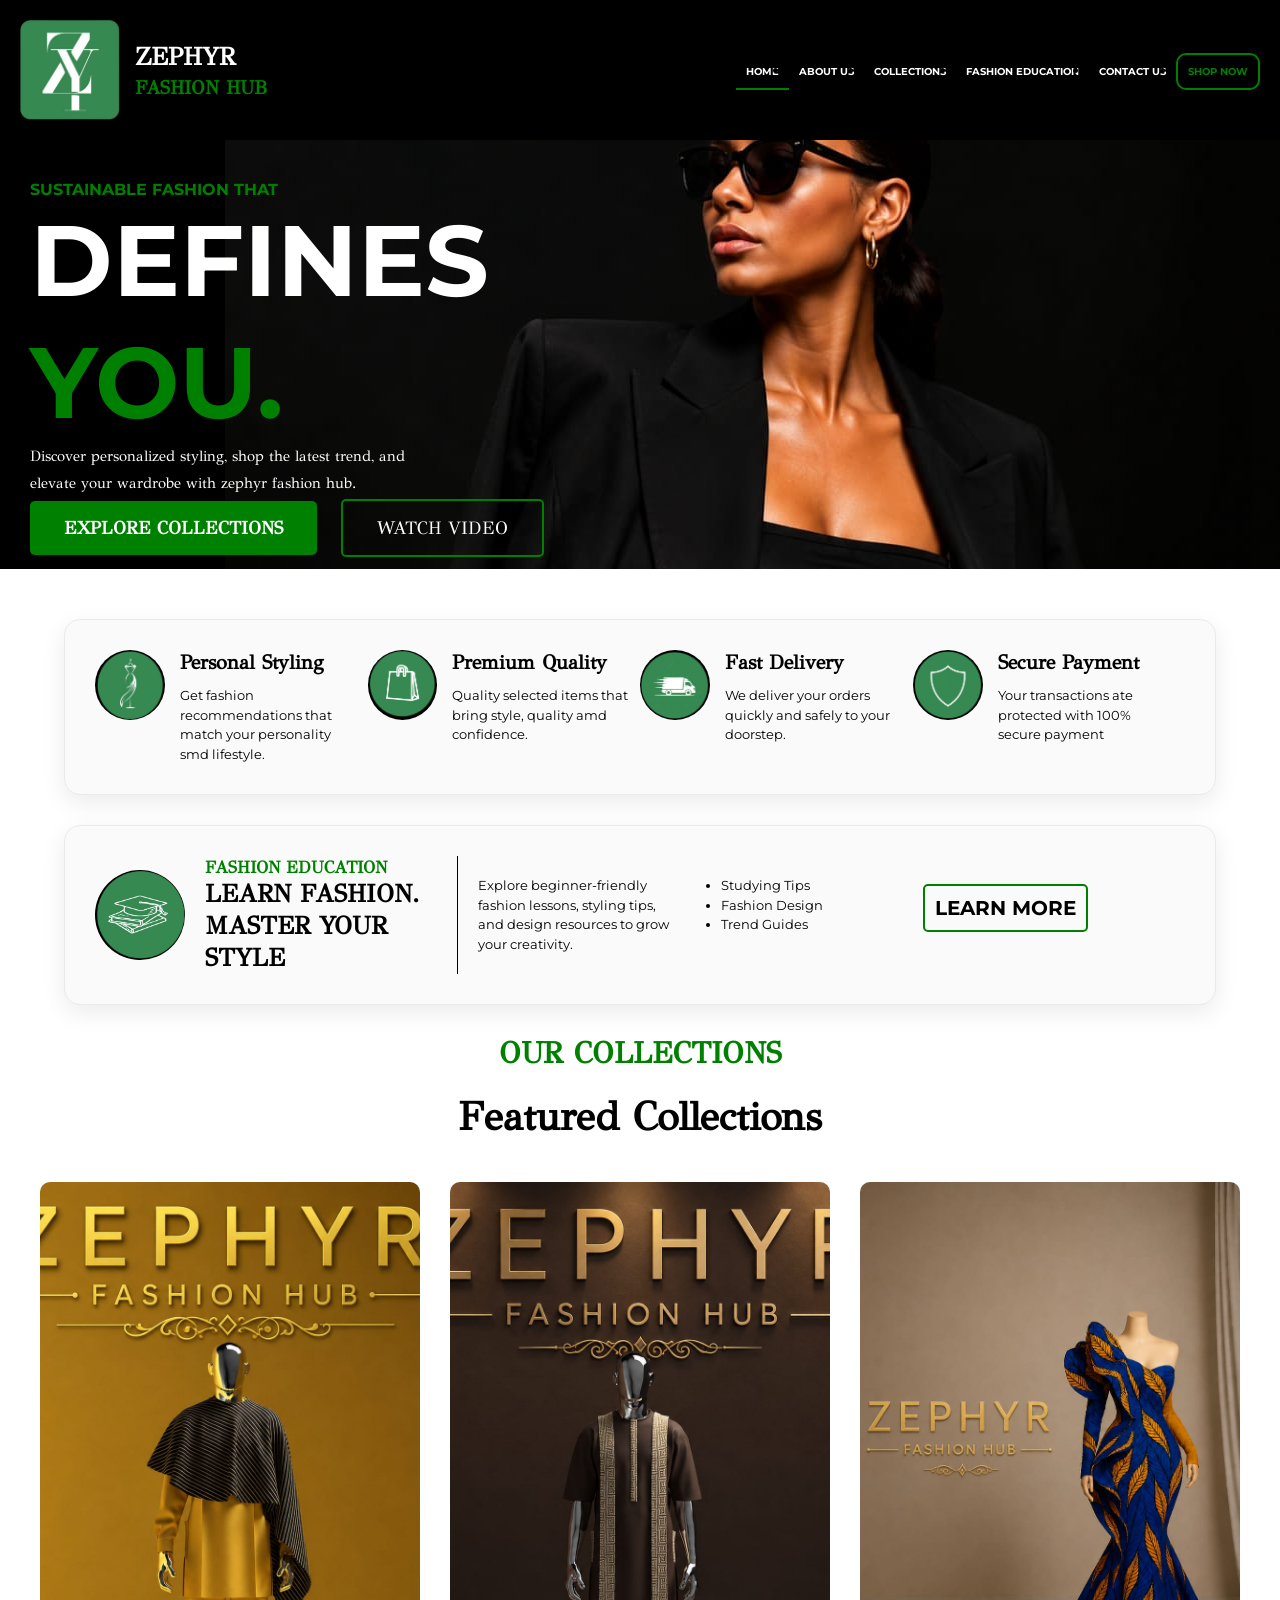
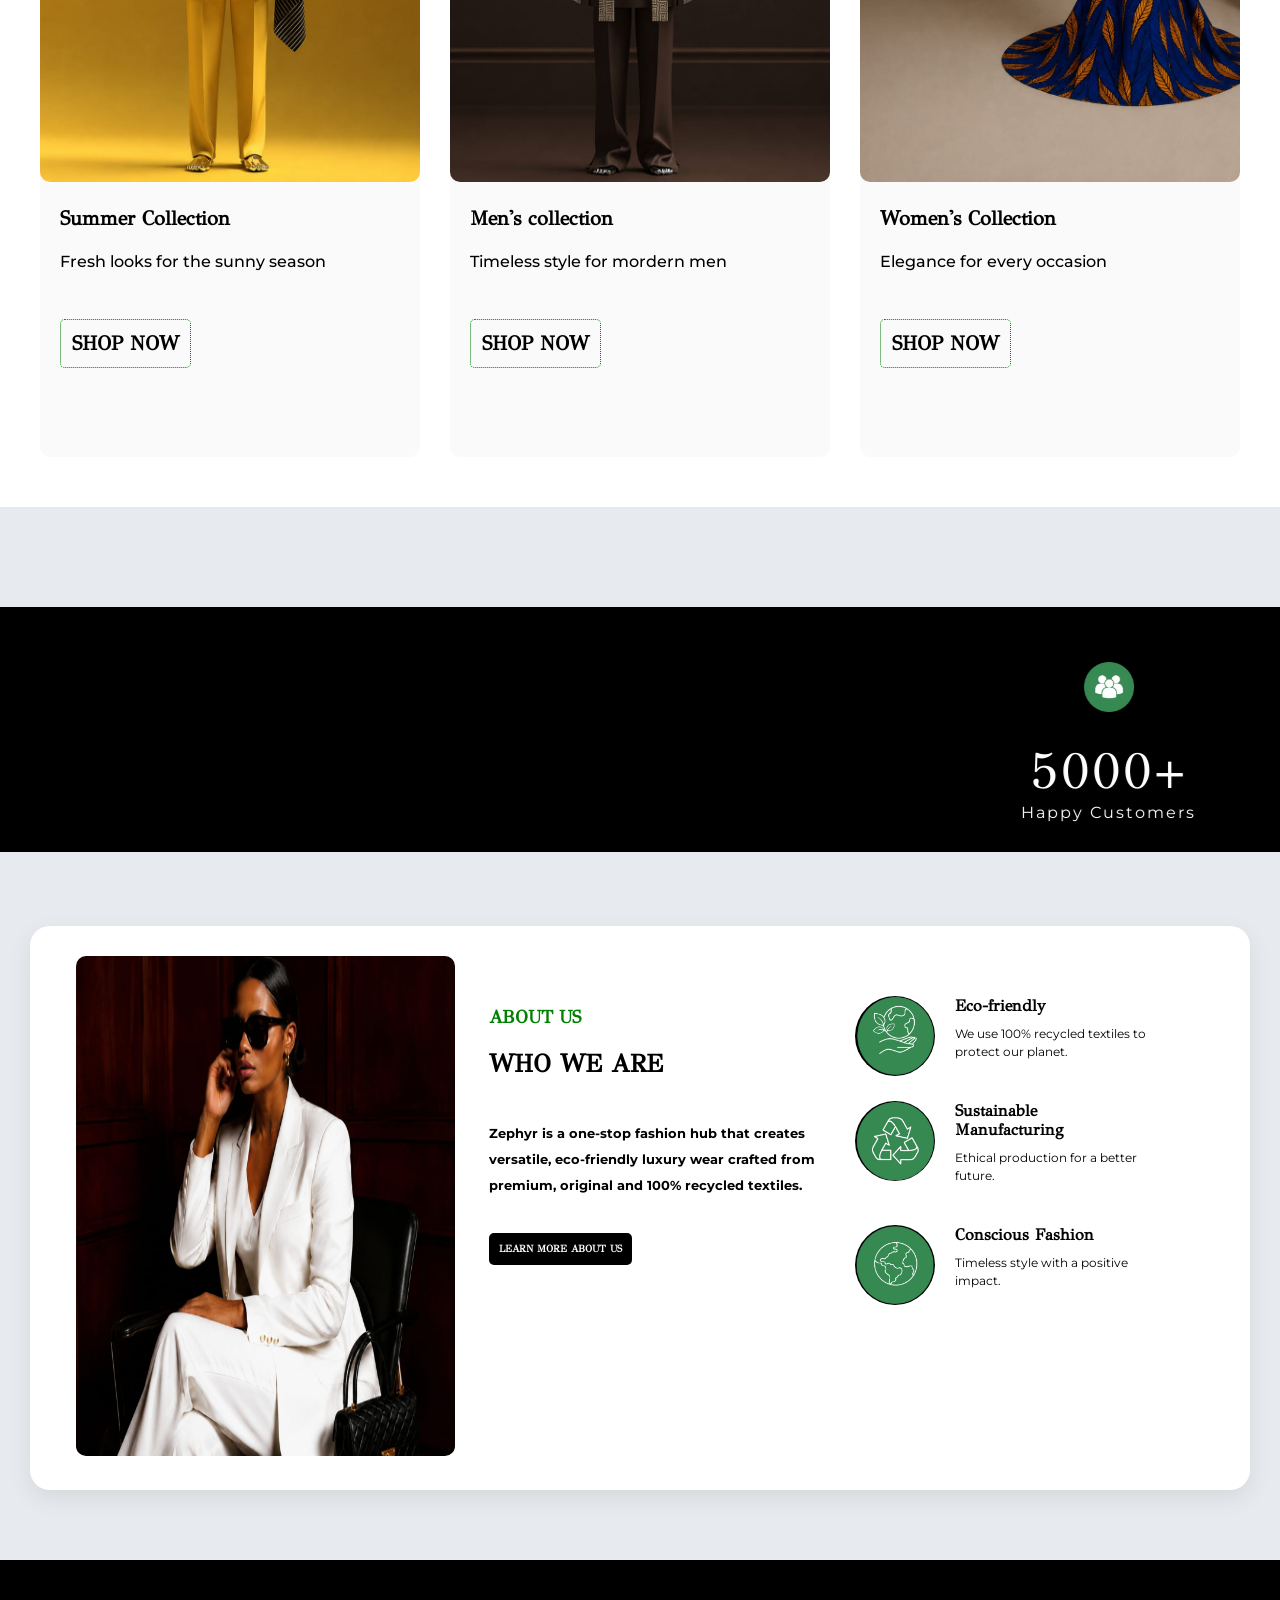
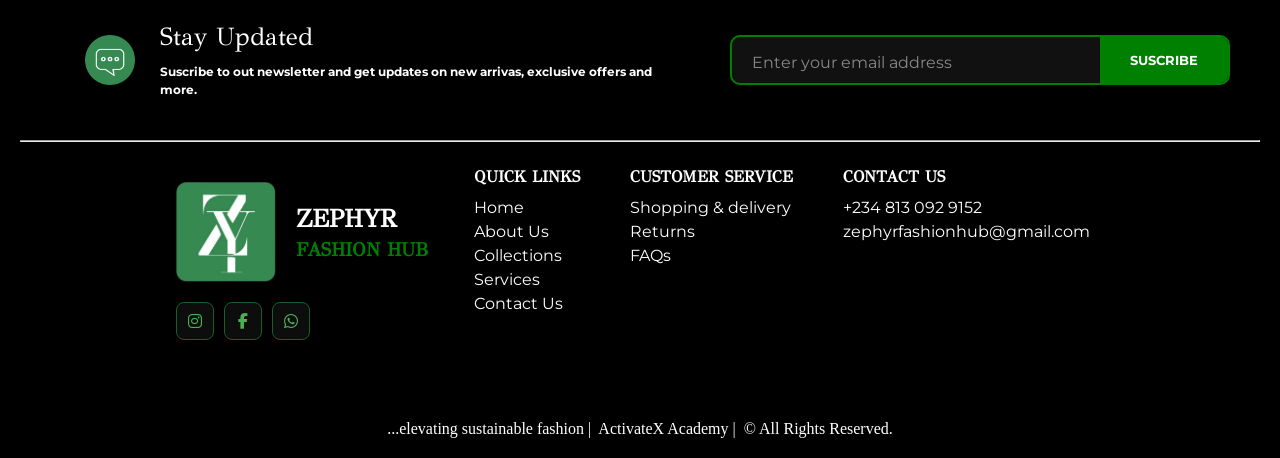
==== commit 413d0f15: "Updated files" ====
--- a/index.html
+++ b/index.html
@@ -39,7 +39,7 @@
                         <a href=" ./fashioneducation.html">FASHION EDUCATION</a>
                     </li>
                     <li><a href="contact.html">CONTACT US</a></li>
-                    <li><a class="shop" href="#">SHOP NOW</a></li>
+                    <li><a class="shop" href="./collections.html">SHOP NOW</a></li>
                 </ul>
                 <ul>
                     <li class="hideOnMobile"><a class="active" href="index.html">HOME</a></li>
@@ -56,7 +56,7 @@
                         <a href="contact.html">CONTACT US</a>
                     </li>
                     <li class="hideOnMobile">
-                        <a class="shop" href="#">SHOP NOW</a>
+                        <a class="shop" href="./collections.html">SHOP NOW</a>
                     </li>
                     <li class="menu-button" onclick="showSidebar()">
                         <a class="hamburger" href="#"
@@ -161,7 +161,7 @@
                     <img src="./assets/images/zephyrman.jpg" alt="firstimage" />
                     <p class="top">Summer Collection</p>
                     <p class="middle">Fresh looks for the sunny season</p>
-                    <p class="button"><a href="#">SHOP NOW</a></p>
+                    <p class="button"><a href="./collections.html">SHOP NOW</a></p>
                 </div>
                 <div>
                     <img
@@ -170,7 +170,7 @@
                     />
                     <p class="top">Men's collection</p>
                     <p class="middle">Timeless style for mordern men</p>
-                    <p class="button"><a href="#">SHOP NOW</a></p>
+                    <p class="button"><a href="./collections.html">SHOP NOW</a></p>
                 </div>
                 <div>
                     <div>
@@ -180,7 +180,7 @@
                         />
                         <p class="top">Women's Collection</p>
                         <p class="middle">Elegance for every occasion</p>
-                        <p class="button"><a href="#">SHOP NOW</a></p>
+                        <p class="button"><a href="./collections.html">SHOP NOW</a></p>
                     </div>
                 </div>
             </div>
@@ -309,7 +309,7 @@
                         </a>
 
                         <a
-                            href="https://facebook.com/"
+                            href="https://www.facebook.com/share/1TaRqDRQER/"
                             target="_blank"
                             aria-label="Facebook"
                         >
@@ -317,7 +317,7 @@
                         </a>
 
                         <a
-                            href="https://wa.me/234XXXXXXXXXX"
+                            href="https://chat.whatsapp.com/K2UJ7JzNgX9Lp20ZRnJTLg?s=cl&p=a&ilr=0"
                             target="_blank"
                             aria-label="WhatsApp"
                         >
@@ -344,7 +344,7 @@
                     <div class="links">
                         <p class="h">CONTACT US</p>
                         <p><a href="#">+234 813 092 9152</a></p>
-                        <p><a href="#">activatexacademy@gmail.com</a></p>
+                        <p><a href="mailto:zephyrfashionhub@gmail.com">zephyrfashionhub@gmail.com</a></p>
                     </div>
                 </div>
             </div>
--- a/style.css
+++ b/style.css
@@ -790,6 +790,11 @@
     margin: 30px;
     padding: 50px;
     border-radius: 30px;
+    transition: 0.3s ease;
+    box-shadow: 0 8px 25px rgba(0, 255, 100, 0.12);
+}
+.about-mission:hover{
+  transform: translateY(-3px);
 }
 .about-mission h2 {
     color: white;
@@ -857,6 +862,11 @@
     padding: 40px;
     border-radius: 30px;
     margin: 10rem 10rem;
+    transition: 0.3s ease;
+    box-shadow: 0 8px 24px rgba(0, 0, 0, 0.08);
+}
+.about-value:hover{
+  transform: translateY(-3px);
 }
 .about-value h2 {
     text-align: center;
@@ -904,6 +914,11 @@
     padding: 50px 100px;
     margin: 7rem 10rem;
     border-radius: 30px;
+    transition: 0.3s ease;
+    box-shadow: 0 8px 25px rgba(0, 255, 100, 0.12);
+}
+.journey:hover{
+  transform: translateY(-3px);
 }
 .journey h2 {
     text-align: center;
@@ -1298,14 +1313,12 @@
     padding-bottom: 30px;
     font-size: 22px;
     font-family: "Montserrat", serif;
-    font-weight: bold;
 }
 .fashion-education-main1 p:nth-of-type(2) {
     max-width: 500px;
     width: 100%;
     font-size: 22px;
     font-family: "Montserrat", serif;
-    font-weight: bold;
 }
 .fashion-education-main2 {
     display: grid;
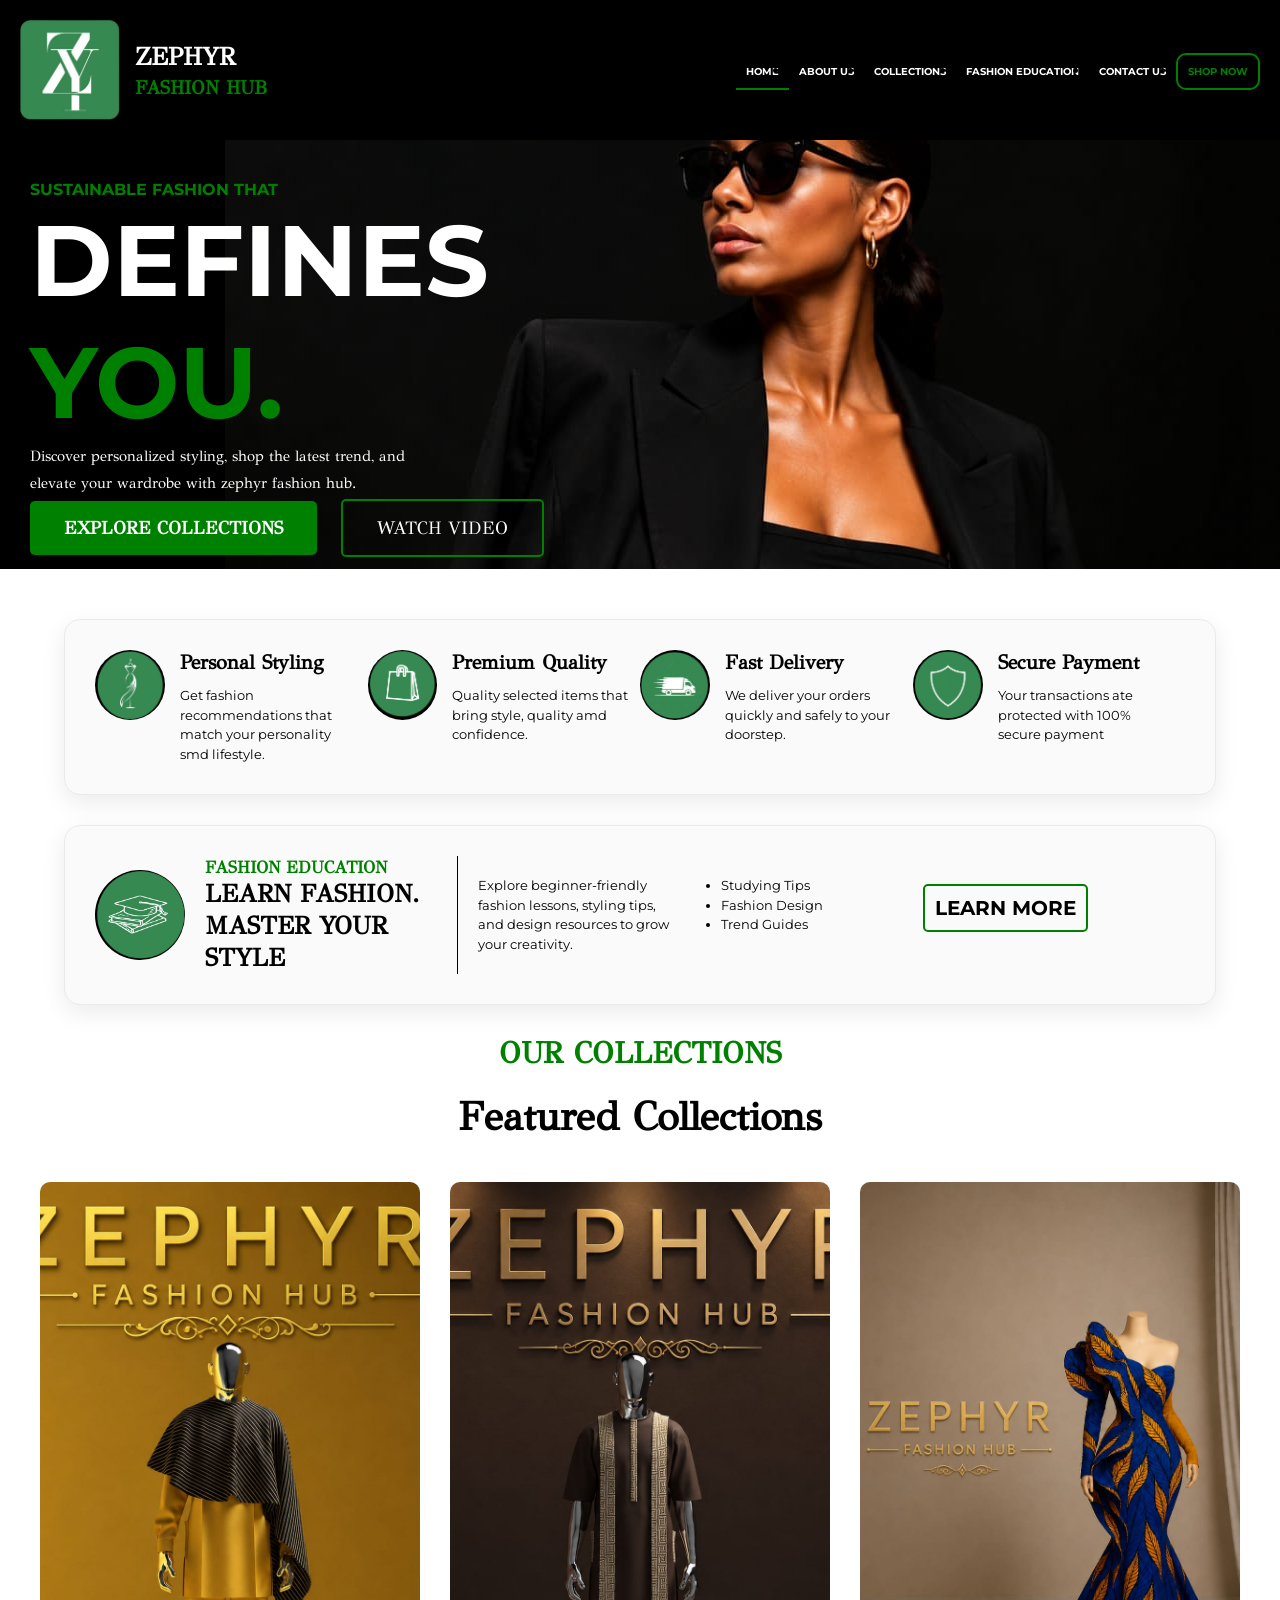
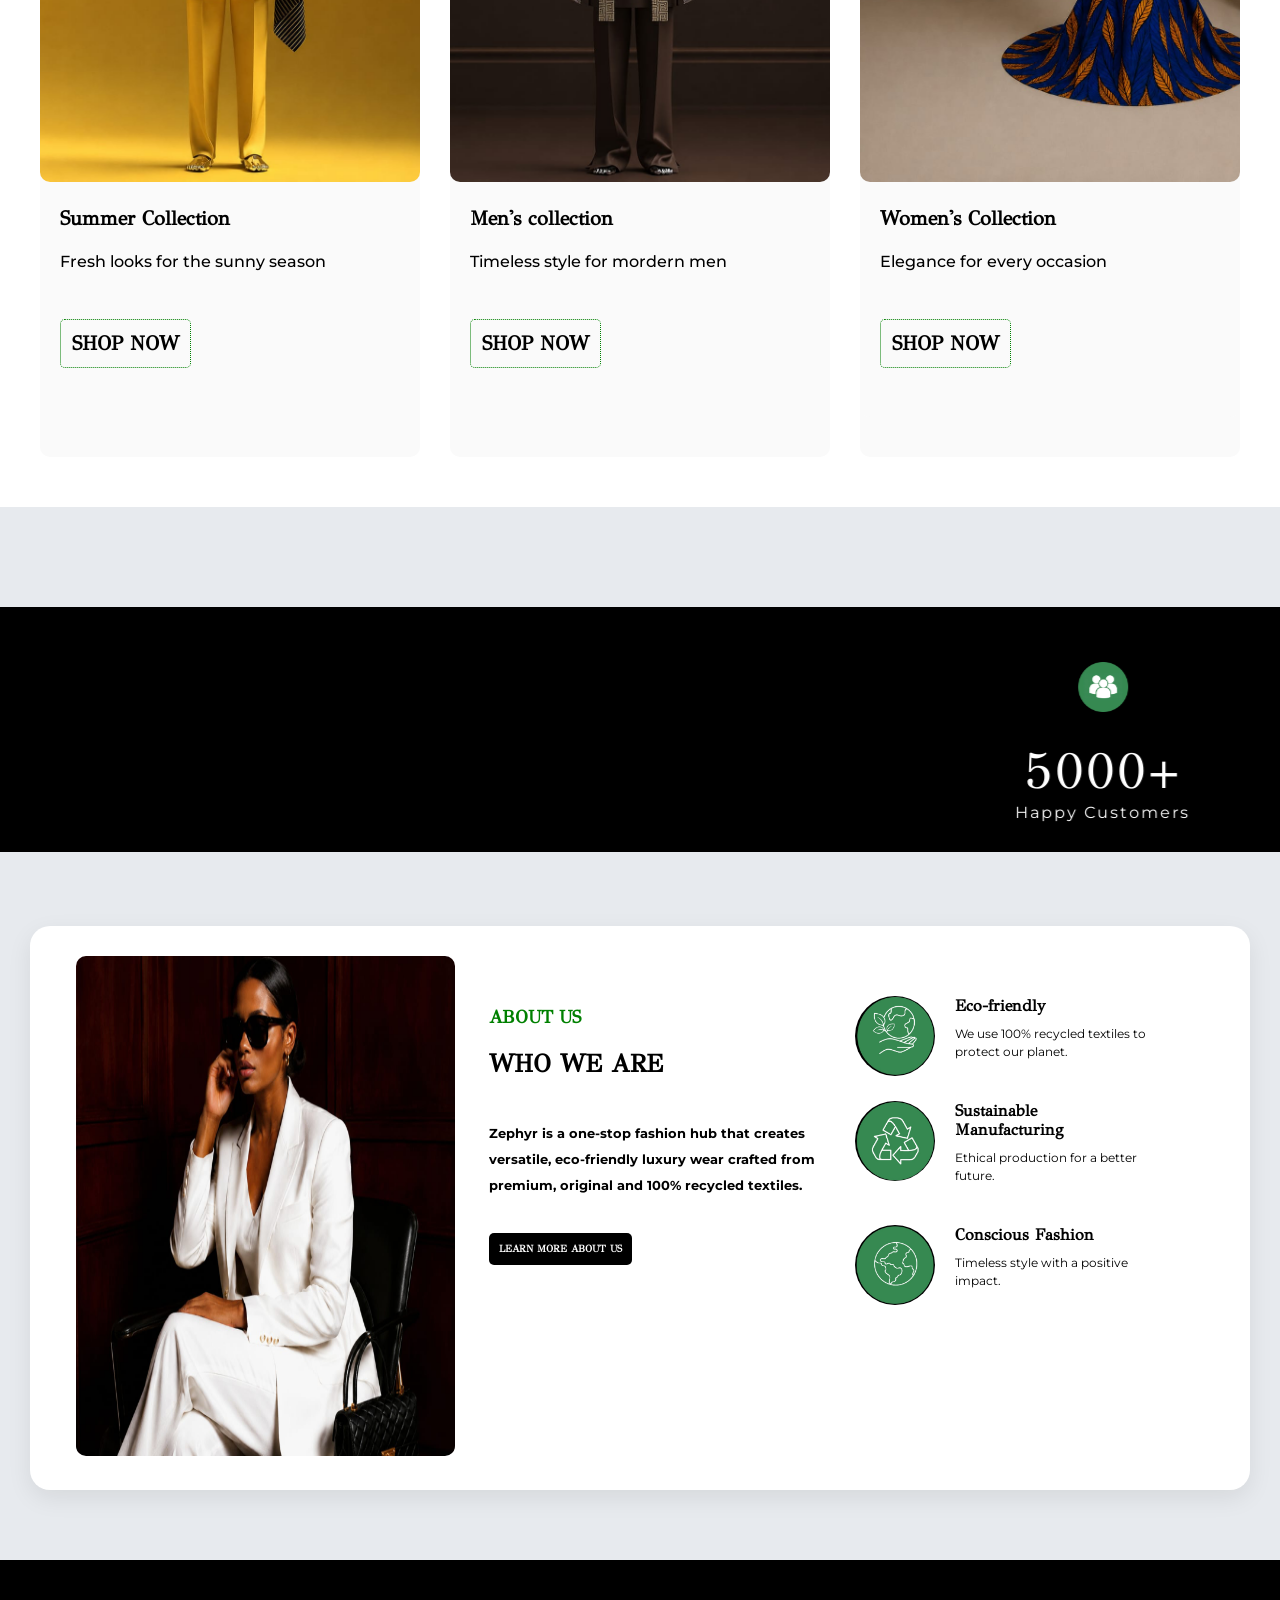
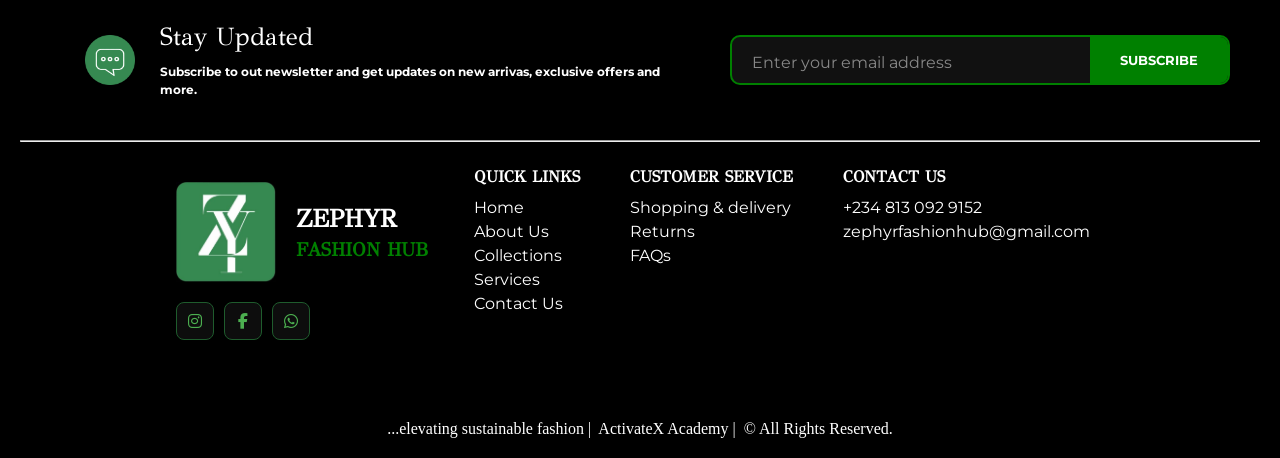
==== commit 2c85dd05: "Update" ====
--- a/index.html
+++ b/index.html
@@ -270,7 +270,7 @@
                         <div class="inbox-message">
                             <p class="p1">Stay Updated</p>
                             <p class="p2">
-                                Suscribe to out newsletter and get updates on
+                                Subscribe to out newsletter and get updates on
                                 new arrivas, exclusive offers and more.
                             </p>
                         </div>
@@ -285,7 +285,7 @@
                         placeholder="Enter your email address"
                         required
                     />
-                    <button type="submit">SUSCRIBE</button>
+                    <button type="submit">SUBSCRIBE</button>
                 </div>
             </div>
             <hr />
--- a/style.css
+++ b/style.css
@@ -16,12 +16,6 @@
 .container {
     margin: 0px auto;
     width: 100%;
-}
-//.motto {
-    color: white;
-    font-size: 1.75rem;
-    margin-top: rem;
-    font-family: "Montserrat", serif;
 }
 nav {
     display: flex;
@@ -1093,6 +1087,35 @@
     border-color: green;
     box-shadow: 0 8px 20px rgba(46, 125, 50, 0.1);
 }
+/* ===== CONTACT FORM IMPROVEMENTS ===== */
+
+.contact-form input,
+.contact-form textarea {
+    transition: 0.3s ease;
+}
+
+/* What happens when you click inside an input */
+.contact-form input:focus,
+.contact-form textarea:focus {
+    outline: none;
+    border-color: var(--primary);
+    box-shadow: 0 0 0 3px rgba(15, 143, 79, 0.15);
+}
+
+/* Message counter */
+.message-counter {
+    display: block;
+    text-align: right;
+    margin-top: 5px;
+    color: #888;
+    font-size: 12px;
+}
+
+/* Submit button while sending */
+.contact-form button:disabled {
+    opacity: 0.7;
+    cursor: not-allowed;
+}
 
 /* ICON BOX */
 .contact-icon {
@@ -2051,8 +2074,8 @@
 }
 
 .sidebar li.active a {
-    background: #0F6B3D;
-    color: white;
+    color: white;
+    background: var(--primary);
 }
 
 .sidebar li:first-child a {
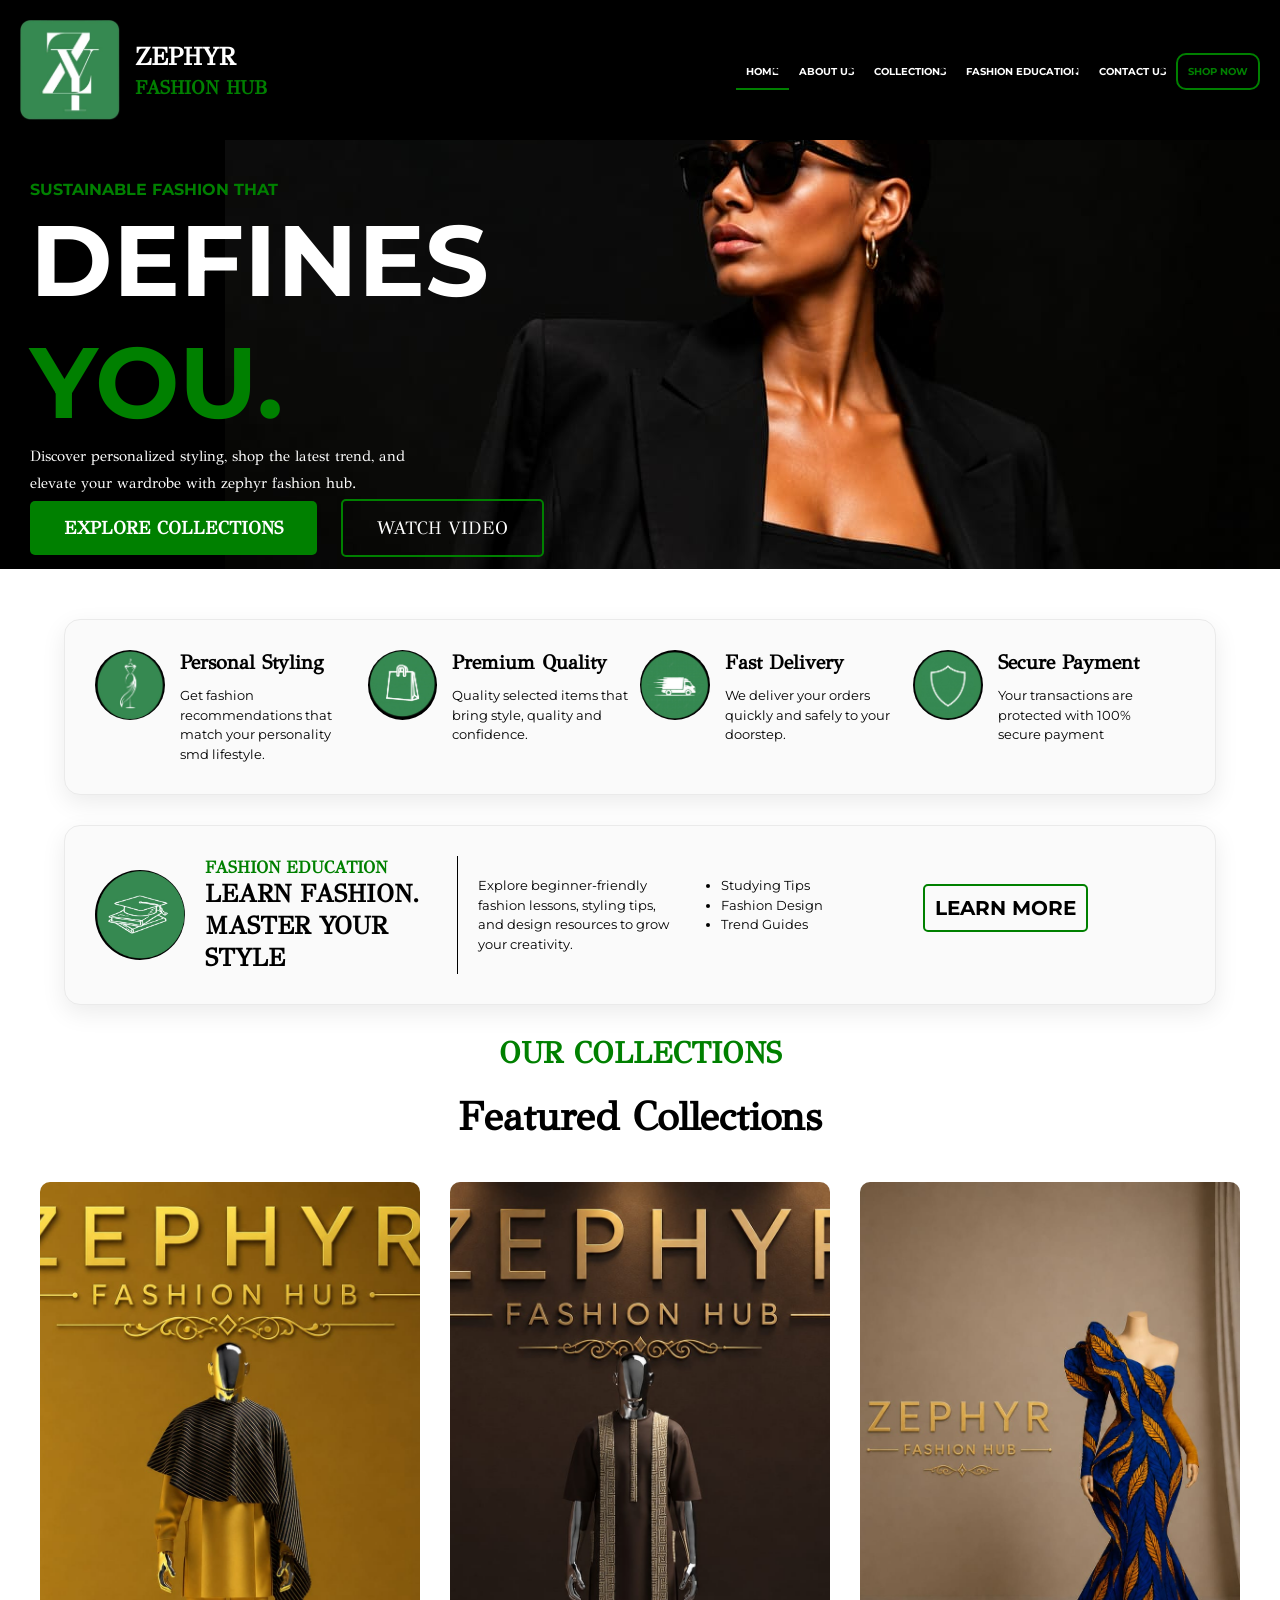
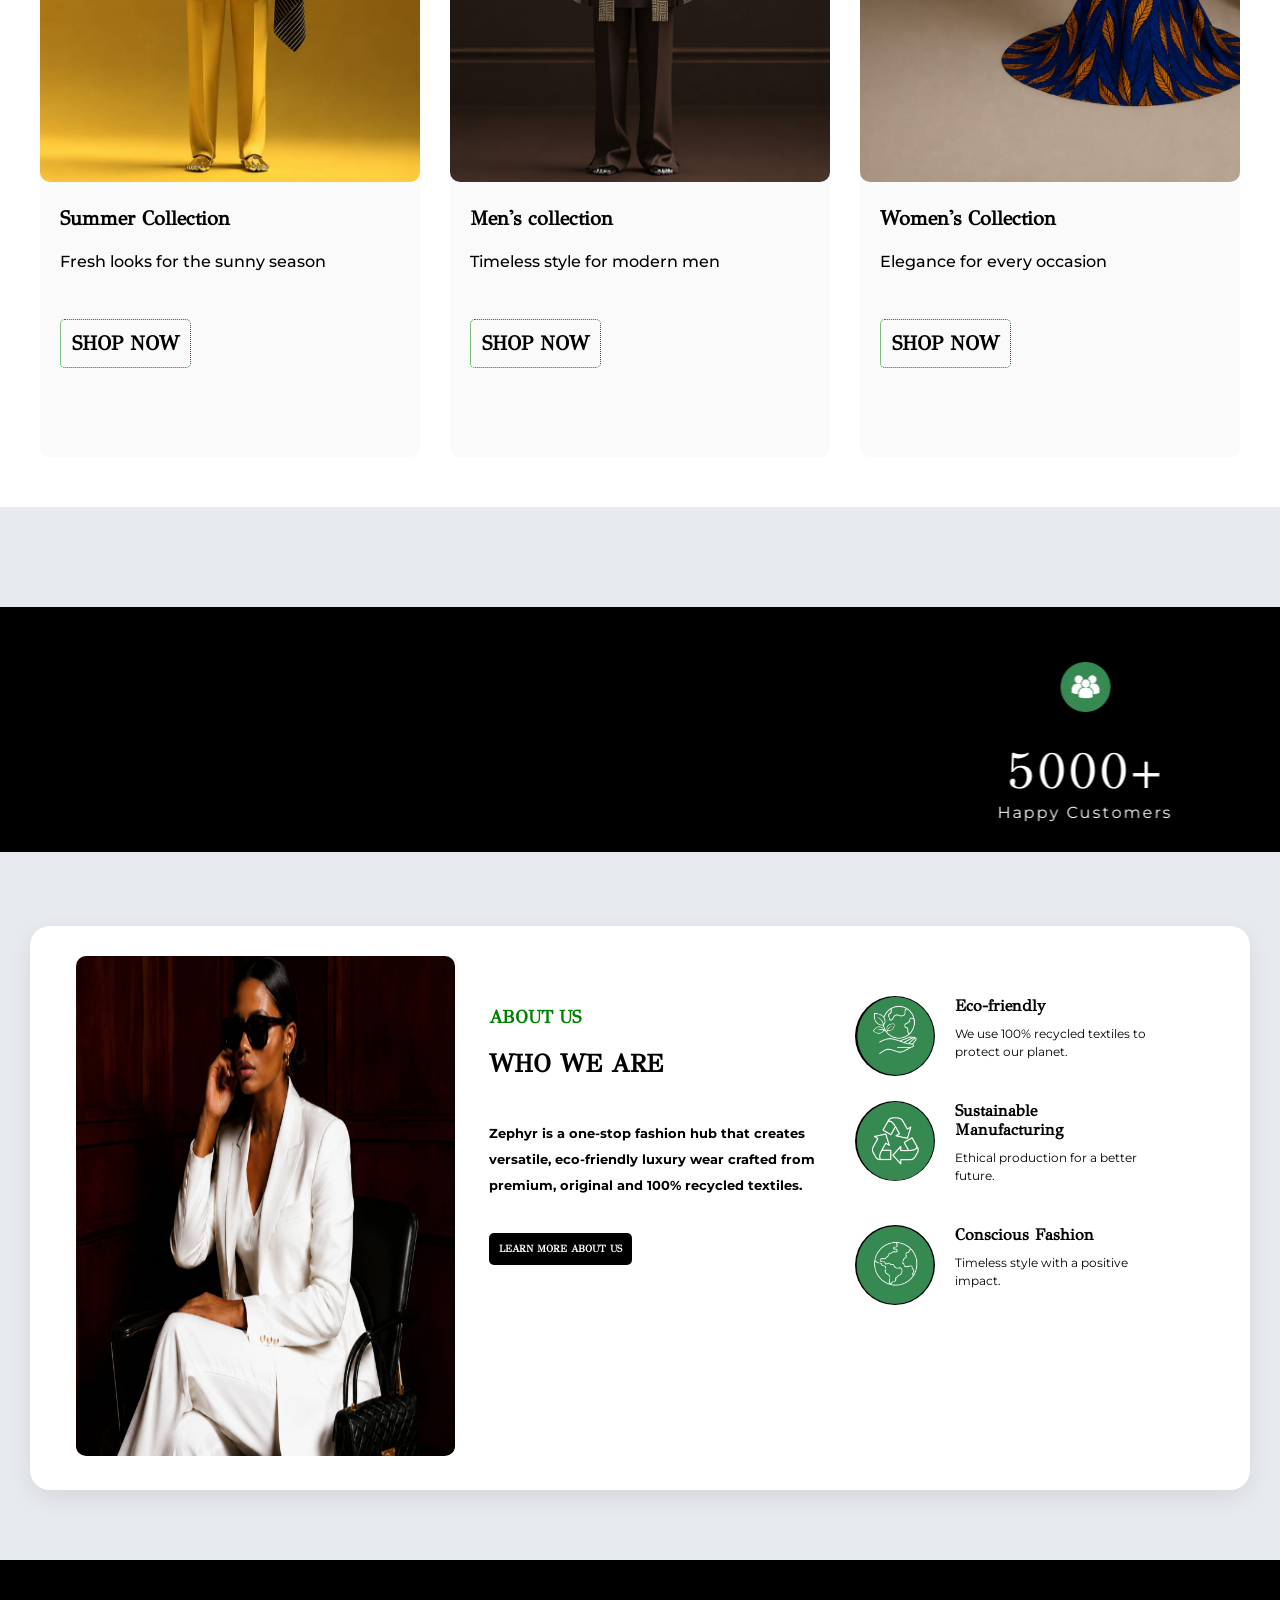
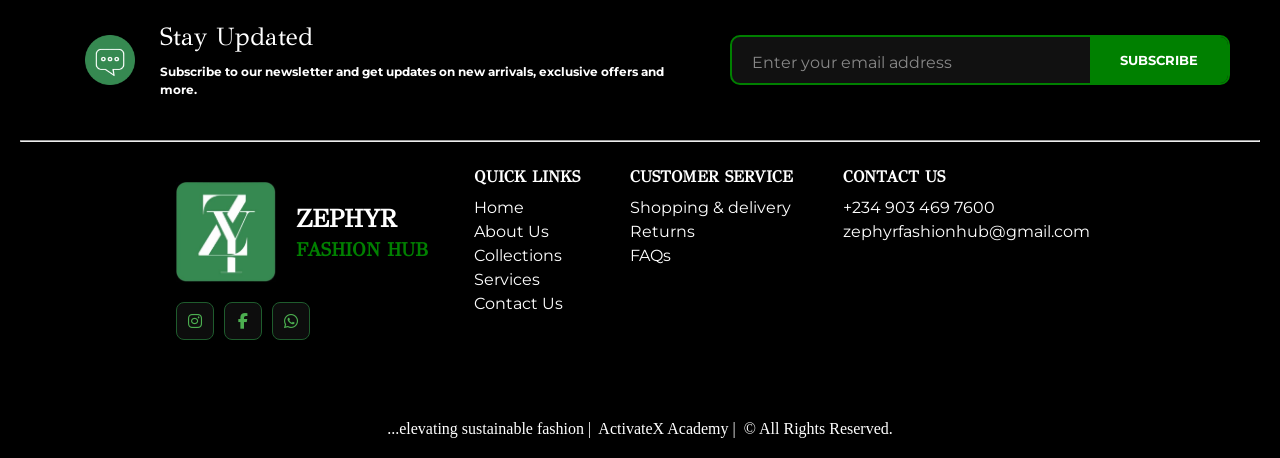
==== commit 2dbc98ca: "Updated files" ====
--- a/index.html
+++ b/index.html
@@ -3,6 +3,15 @@
     <head>
         <meta charset="UTF-8" />
         <meta name="viewport" content="width=device-width, initial-scale=1.0" />
+        <meta
+            name="description"
+            content="Zephyr Fashion Hub offers sustainable fashion, eco-friendly clothing, personal styling, fashion collections and fashion education."
+        />
+        <meta
+            name="keywords"
+            content="Zephyr Fashion Hub, sustainable fashion, eco-friendly fashion, sustainable clothing, fashion education, personal styling"
+        />
+        <meta name="author" content="Zephyr Fashion Hub" />
         <link
             rel="icon"
             type="image/png"
@@ -39,12 +48,16 @@
                         <a href=" ./fashioneducation.html">FASHION EDUCATION</a>
                     </li>
                     <li><a href="contact.html">CONTACT US</a></li>
-                    <li><a class="shop" href="./collections.html">SHOP NOW</a></li>
+                    <li>
+                        <a class="shop" href="./collections.html">SHOP NOW</a>
+                    </li>
                 </ul>
                 <ul>
-                    <li class="hideOnMobile"><a class="active" href="index.html">HOME</a></li>
-                    <li class="hideOnMobile">
-                        <a  href="about.html">ABOUT US</a>
+                    <li class="hideOnMobile">
+                        <a class="active" href="index.html">HOME</a>
+                    </li>
+                    <li class="hideOnMobile">
+                        <a href="about.html">ABOUT US</a>
                     </li>
                     <li class="hideOnMobile">
                         <a href="./collections.html">COLLECTIONS</a>
@@ -98,7 +111,7 @@
                     <div>
                         <p>Premium Quality</p>
                         <p>
-                            Quality selected items that bring style, quality amd
+                            Quality selected items that bring style, quality and
                             confidence.
                         </p>
                     </div>
@@ -118,7 +131,7 @@
                     <div>
                         <p>Secure Payment</p>
                         <p>
-                            Your transactions ate protected with 100% secure
+                            Your transactions are protected with 100% secure
                             payment
                         </p>
                     </div>
@@ -161,7 +174,9 @@
                     <img src="./assets/images/zephyrman.jpg" alt="firstimage" />
                     <p class="top">Summer Collection</p>
                     <p class="middle">Fresh looks for the sunny season</p>
-                    <p class="button"><a href="./collections.html">SHOP NOW</a></p>
+                    <p class="button">
+                        <a href="./collections.html">SHOP NOW</a>
+                    </p>
                 </div>
                 <div>
                     <img
@@ -169,8 +184,10 @@
                         alt="secongimage"
                     />
                     <p class="top">Men's collection</p>
-                    <p class="middle">Timeless style for mordern men</p>
-                    <p class="button"><a href="./collections.html">SHOP NOW</a></p>
+                    <p class="middle">Timeless style for modern men</p>
+                    <p class="button">
+                        <a href="./collections.html">SHOP NOW</a>
+                    </p>
                 </div>
                 <div>
                     <div>
@@ -180,7 +197,9 @@
                         />
                         <p class="top">Women's Collection</p>
                         <p class="middle">Elegance for every occasion</p>
-                        <p class="button"><a href="./collections.html">SHOP NOW</a></p>
+                        <p class="button">
+                            <a href="./collections.html">SHOP NOW</a>
+                        </p>
                     </div>
                 </div>
             </div>
@@ -270,8 +289,8 @@
                         <div class="inbox-message">
                             <p class="p1">Stay Updated</p>
                             <p class="p2">
-                                Subscribe to out newsletter and get updates on
-                                new arrivas, exclusive offers and more.
+                                Subscribe to our newsletter and get updates on
+                                new arrivals, exclusive offers and more.
                             </p>
                         </div>
                     </div>
@@ -343,8 +362,12 @@
                     </div>
                     <div class="links">
                         <p class="h">CONTACT US</p>
-                        <p><a href="#">+234 813 092 9152</a></p>
-                        <p><a href="mailto:zephyrfashionhub@gmail.com">zephyrfashionhub@gmail.com</a></p>
+                        <p><a href="#">+234 903 469 7600</a></p>
+                        <p>
+                            <a href="mailto:zephyrfashionhub@gmail.com"
+                                >zephyrfashionhub@gmail.com</a
+                            >
+                        </p>
                     </div>
                 </div>
             </div>
--- a/style.css
+++ b/style.css
@@ -1512,12 +1512,6 @@
 }
 
 /*====Collection Page ===*/
-.//motto-collection {
-    margin-bottom: 10rem;
-    color: white;
-    font-size: 1.75rem;
-    margin-top: 1.5rem;
-}
 .collection-hero {
     background: black;
     padding: 70px;
@@ -1572,7 +1566,6 @@
     display: grid;
     grid-template-columns: repeat(8, 1fr);
     justify-content: center;
-    align-items: center;
     margin: 30px 60px;
 }
 .featured-images > div {
@@ -1678,9 +1671,6 @@
         padding: 10px;
         font-size: 10px;
     }
-    .motto {
-        font-size: 14px;
-    }
     .fash {
         font-size: 1rem;
     }
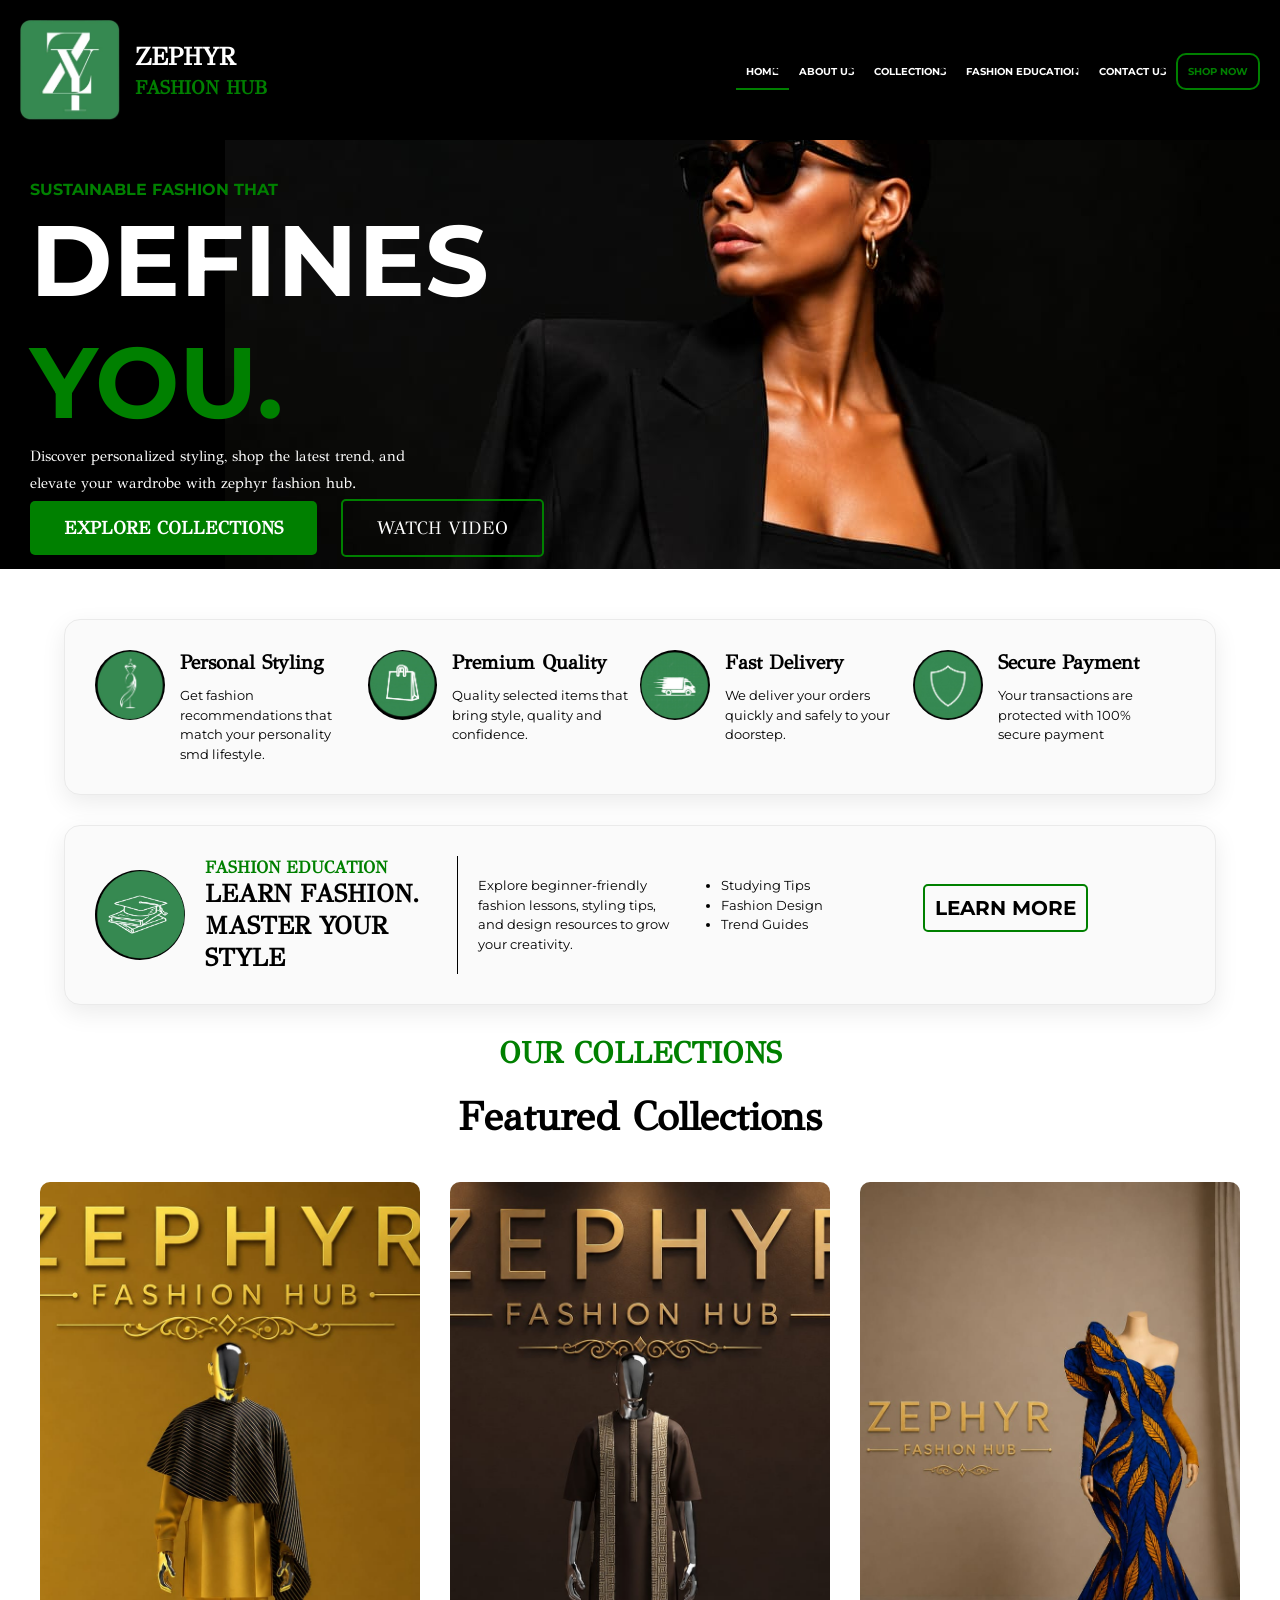
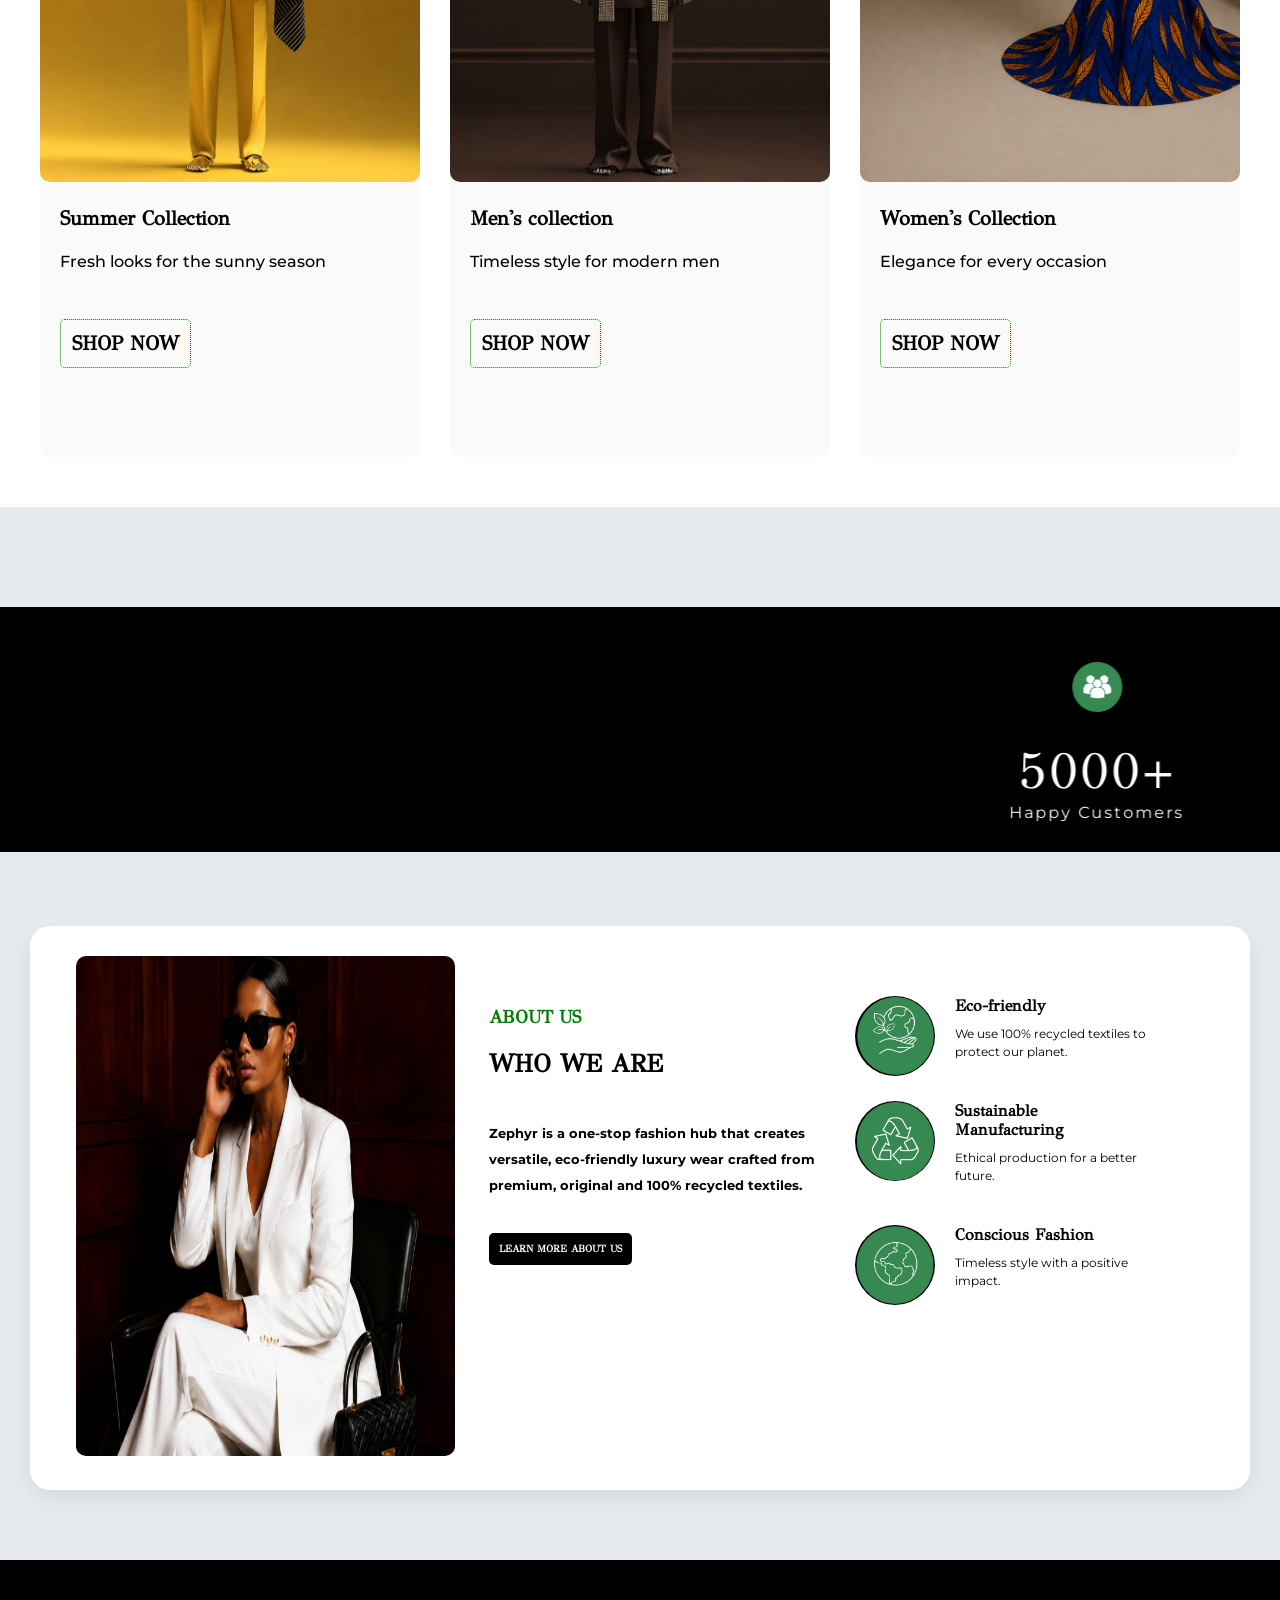
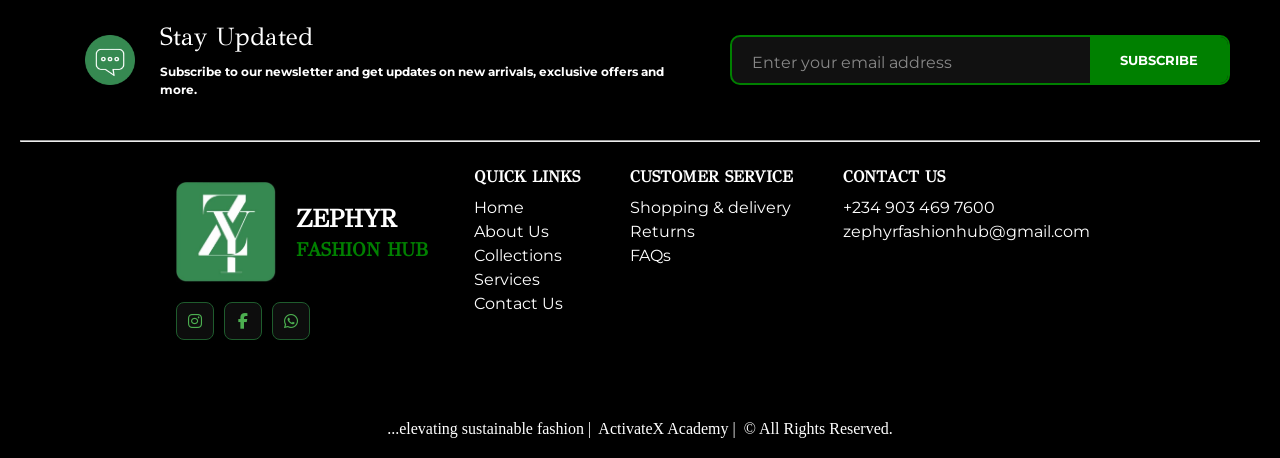
==== commit dd3e1246: "Updated" ====
--- a/index.html
+++ b/index.html
@@ -14,7 +14,7 @@
         <meta name="author" content="Zephyr Fashion Hub" />
         <link
             rel="icon"
-            type="image/png"
+            type="image/jpg"
             sizes="32x32"
             href="./assets/images/logo.jpg"
         />
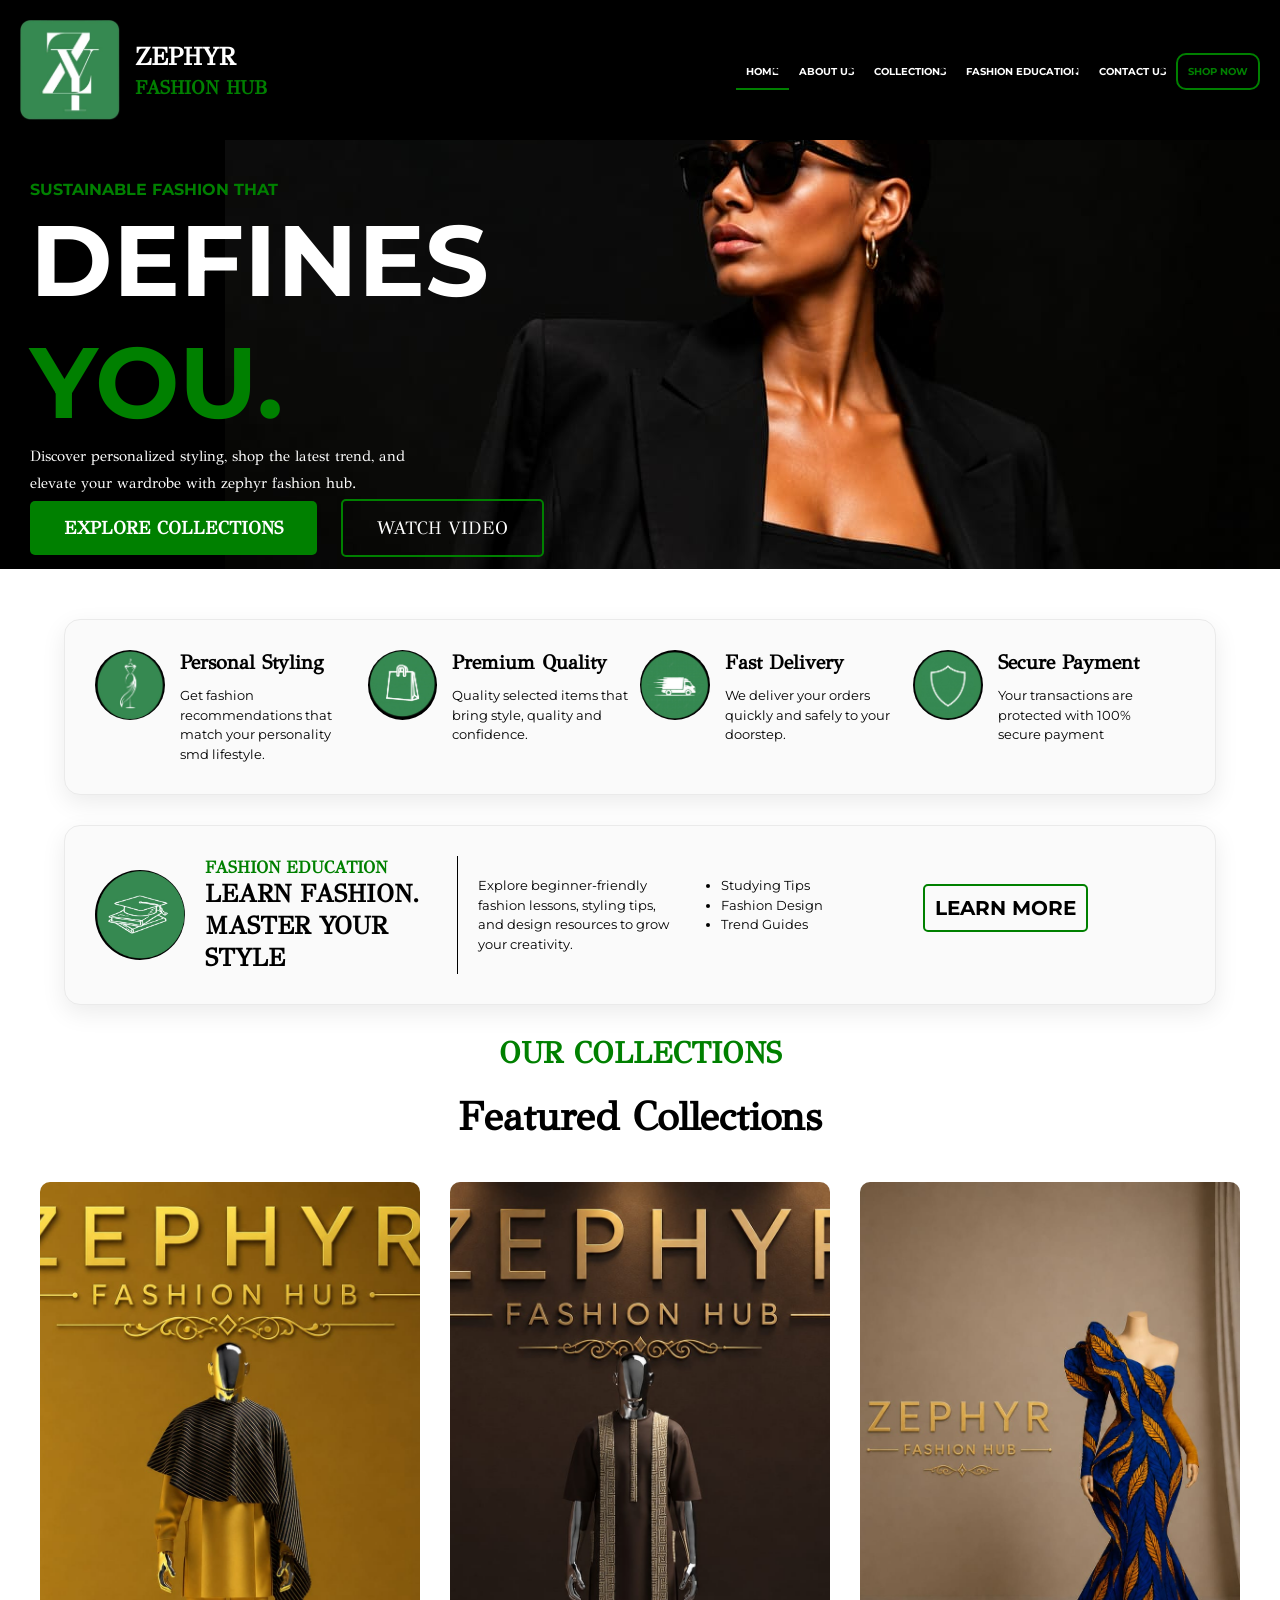
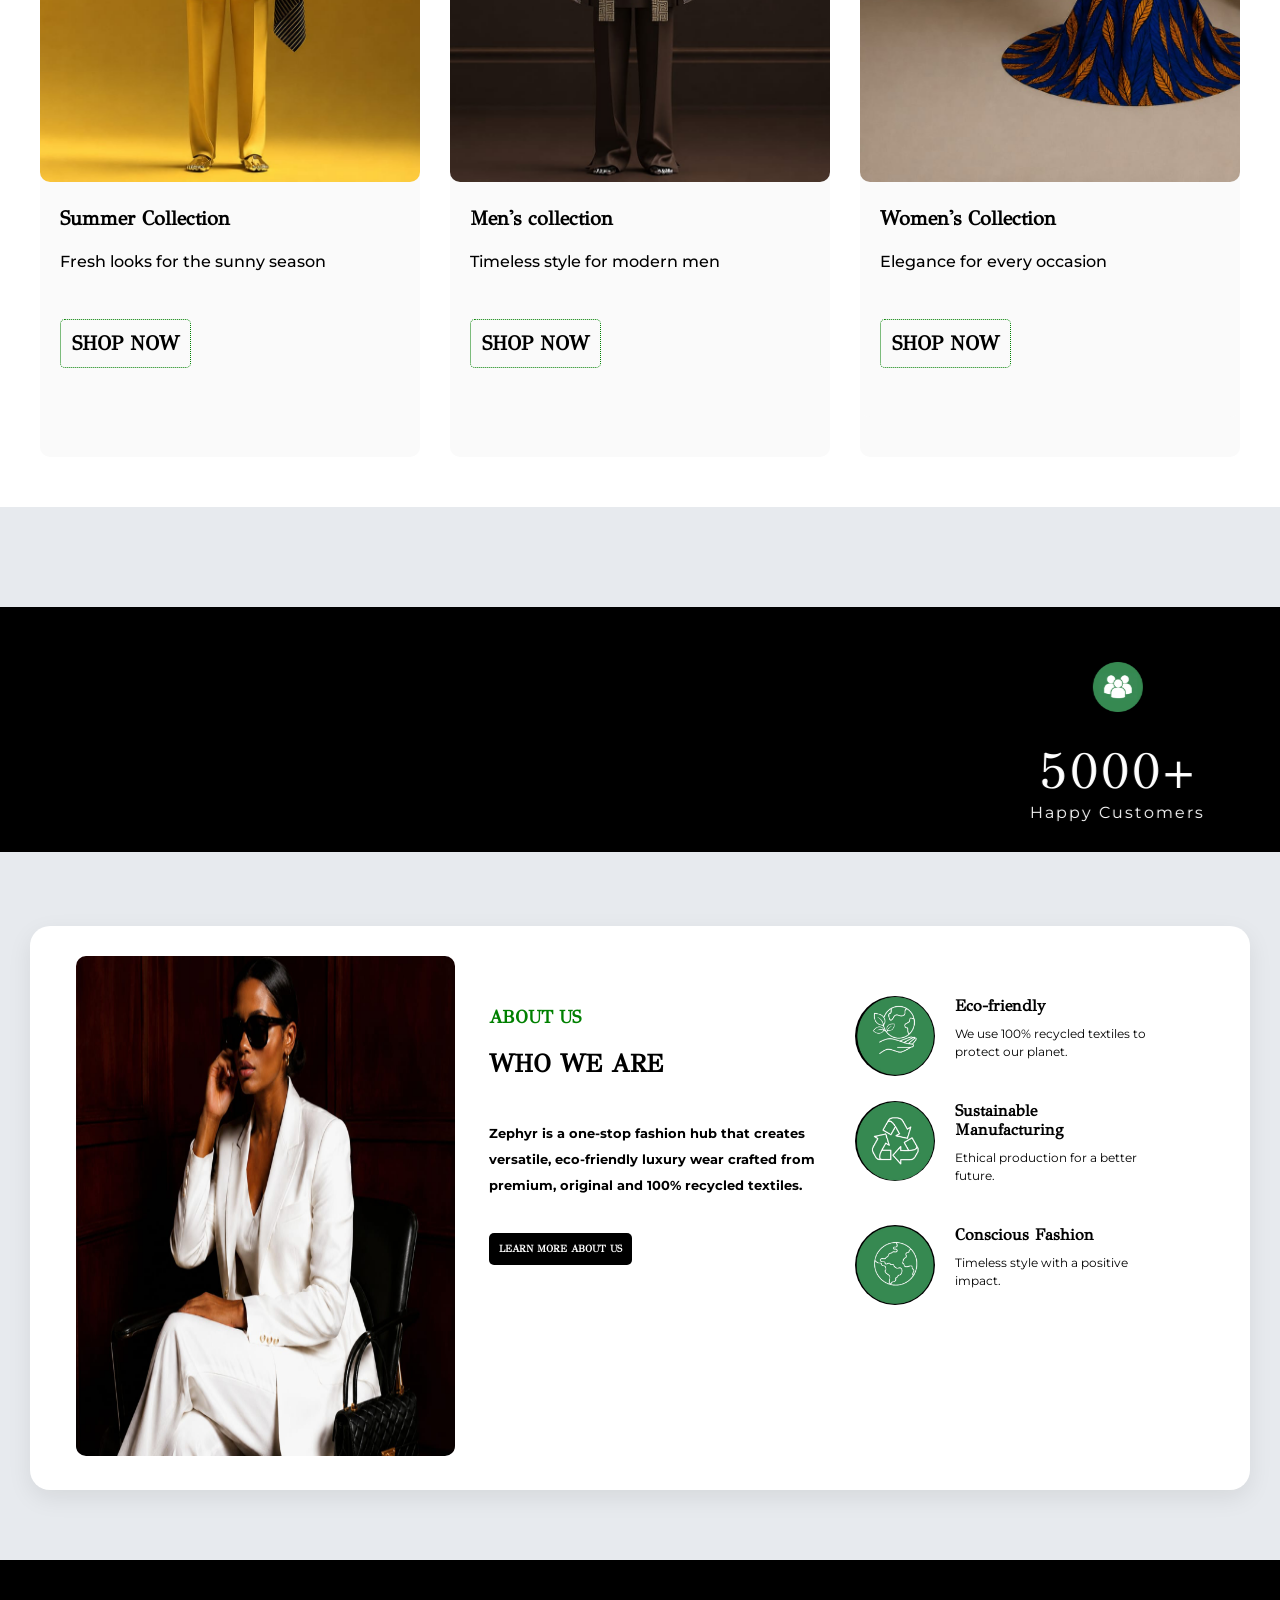
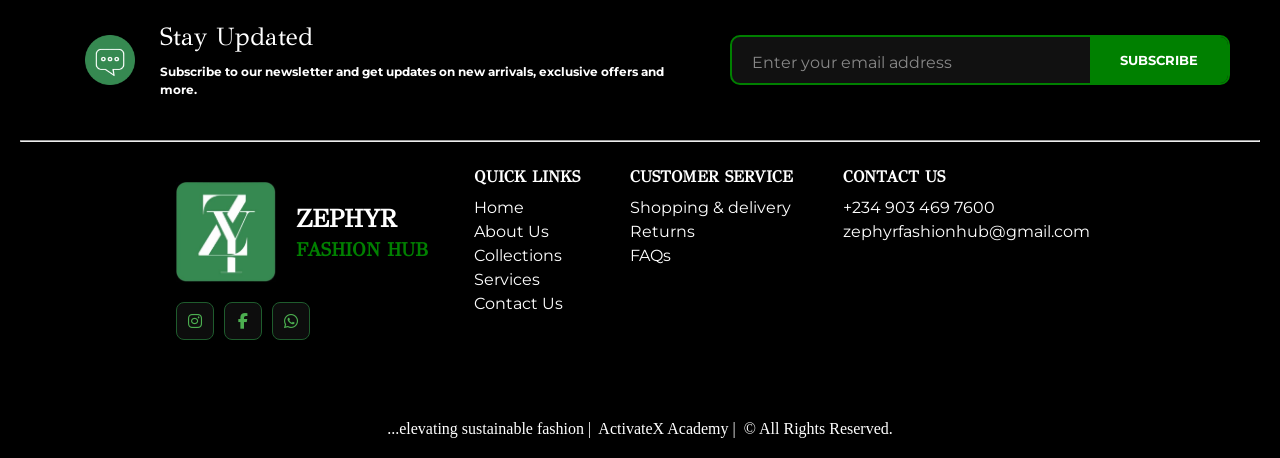
==== commit f7db32e9: "Updated files" ====
--- a/index.html
+++ b/index.html
@@ -14,7 +14,7 @@
         <meta name="author" content="Zephyr Fashion Hub" />
         <link
             rel="icon"
-            type="image/jpg"
+            type="image/jpeg"
             sizes="32x32"
             href="./assets/images/logo.jpg"
         />
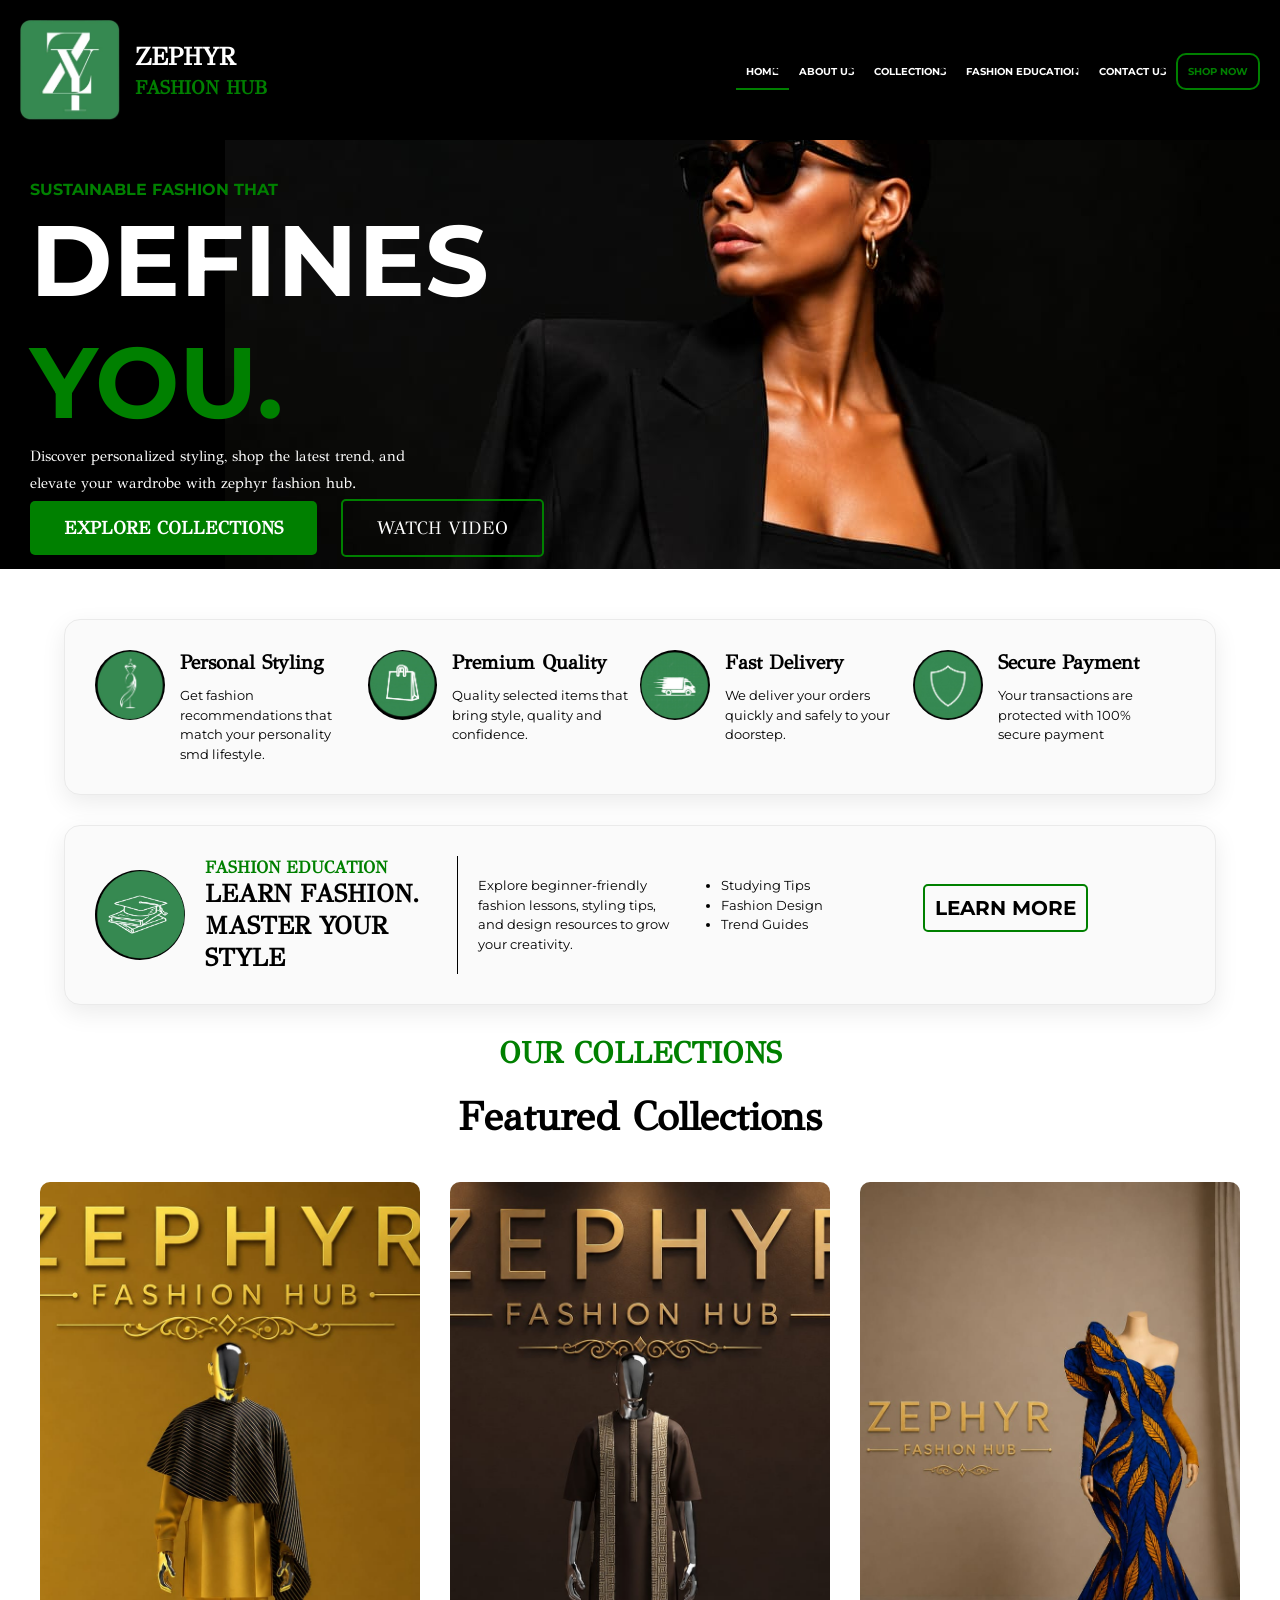
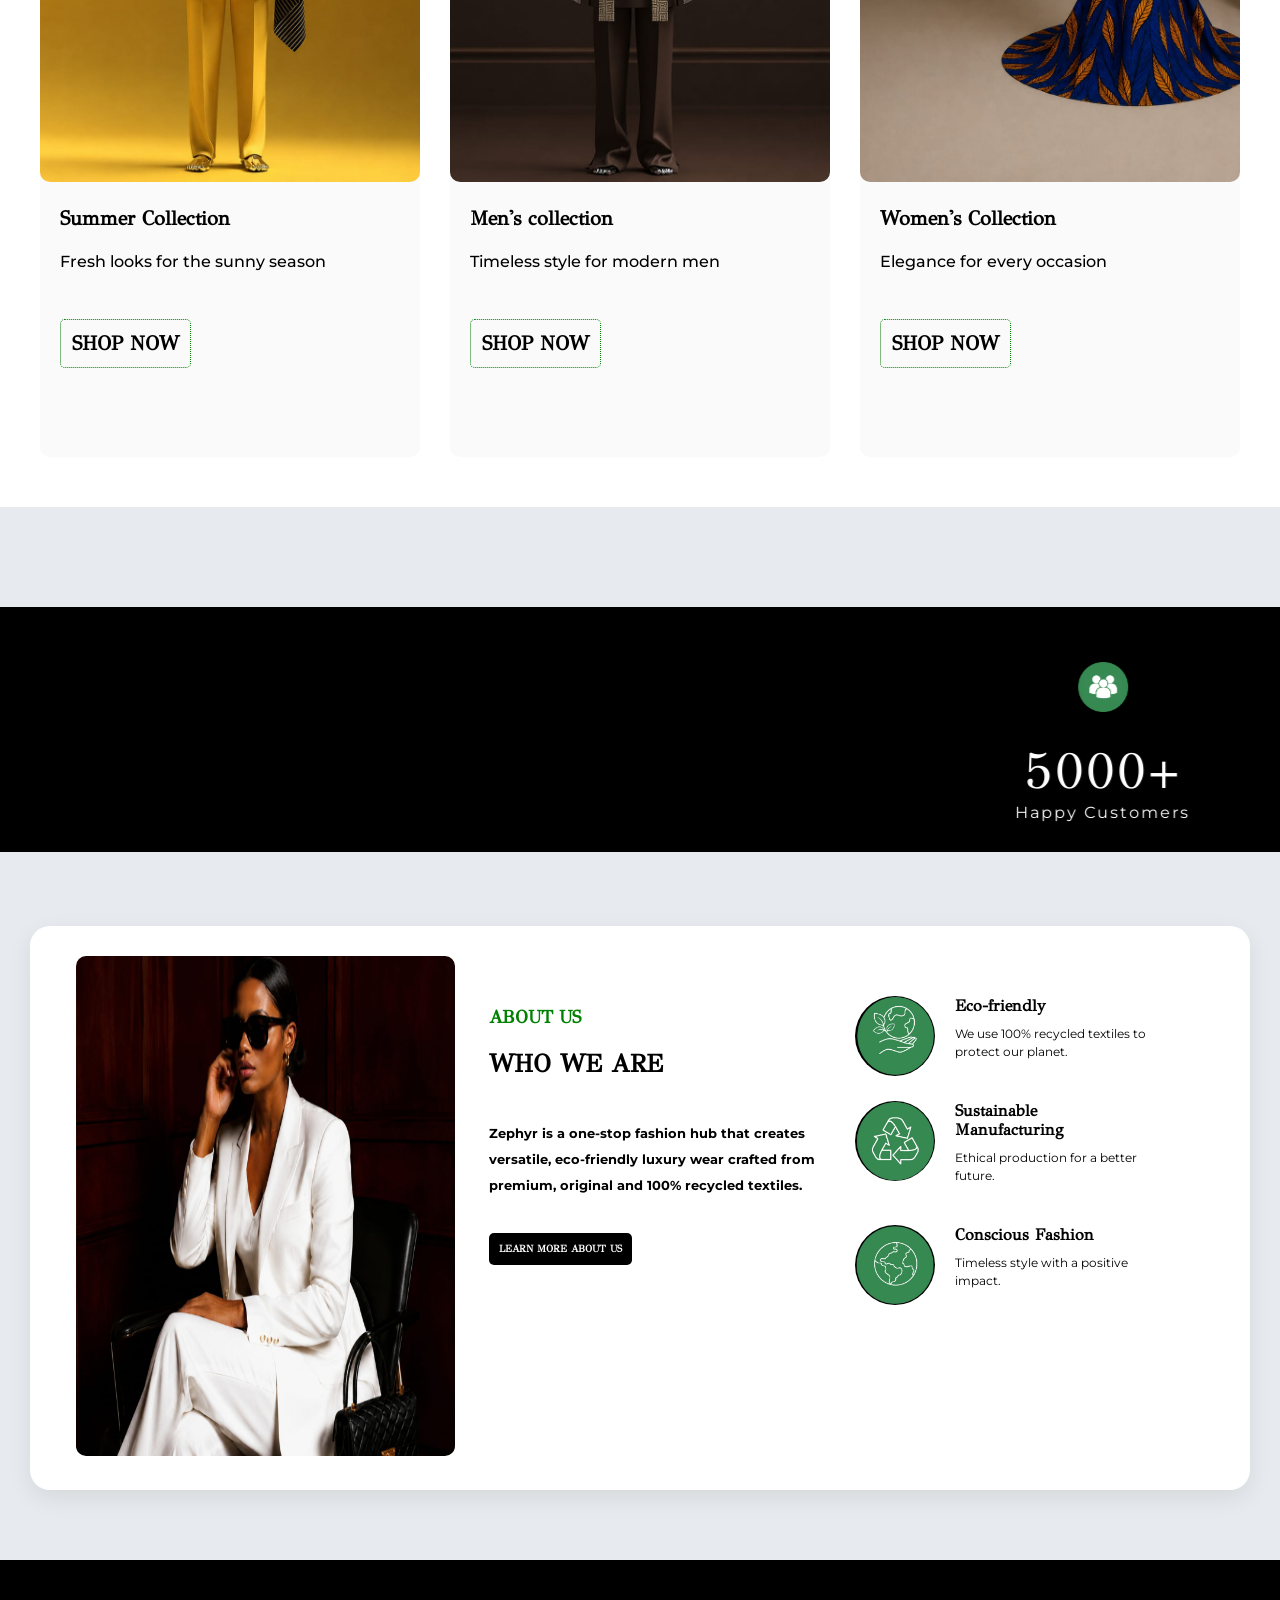
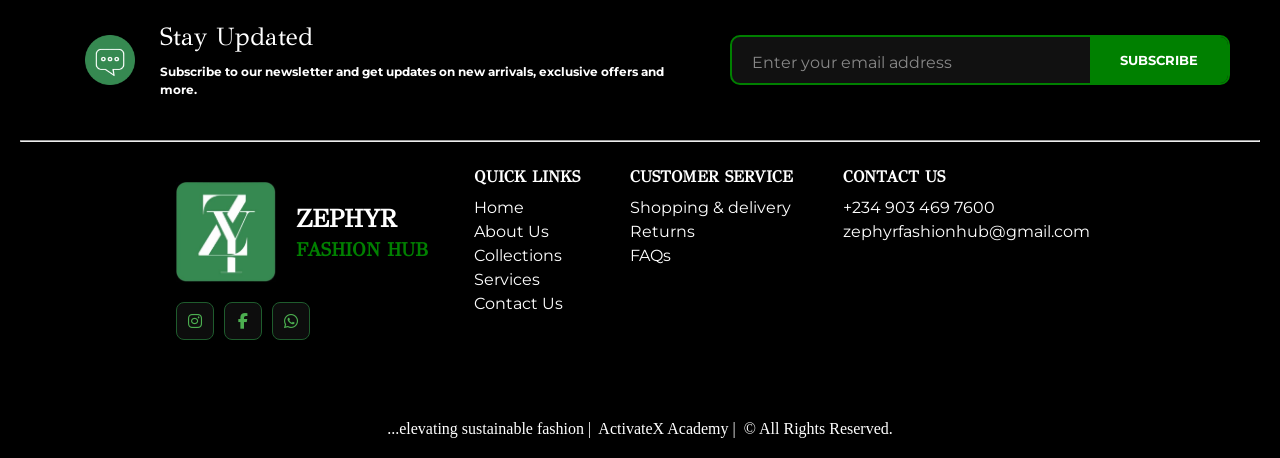
==== commit da80ebd3: "Updated files" ====
--- a/index.html
+++ b/index.html
@@ -14,9 +14,9 @@
         <meta name="author" content="Zephyr Fashion Hub" />
         <link
             rel="icon"
-            type="image/jpeg"
+            type="image/png"
             sizes="32x32"
-            href="./assets/images/logo.jpg"
+            href="./assets/images/favicon.png"
         />
         <link
             rel="stylesheet"
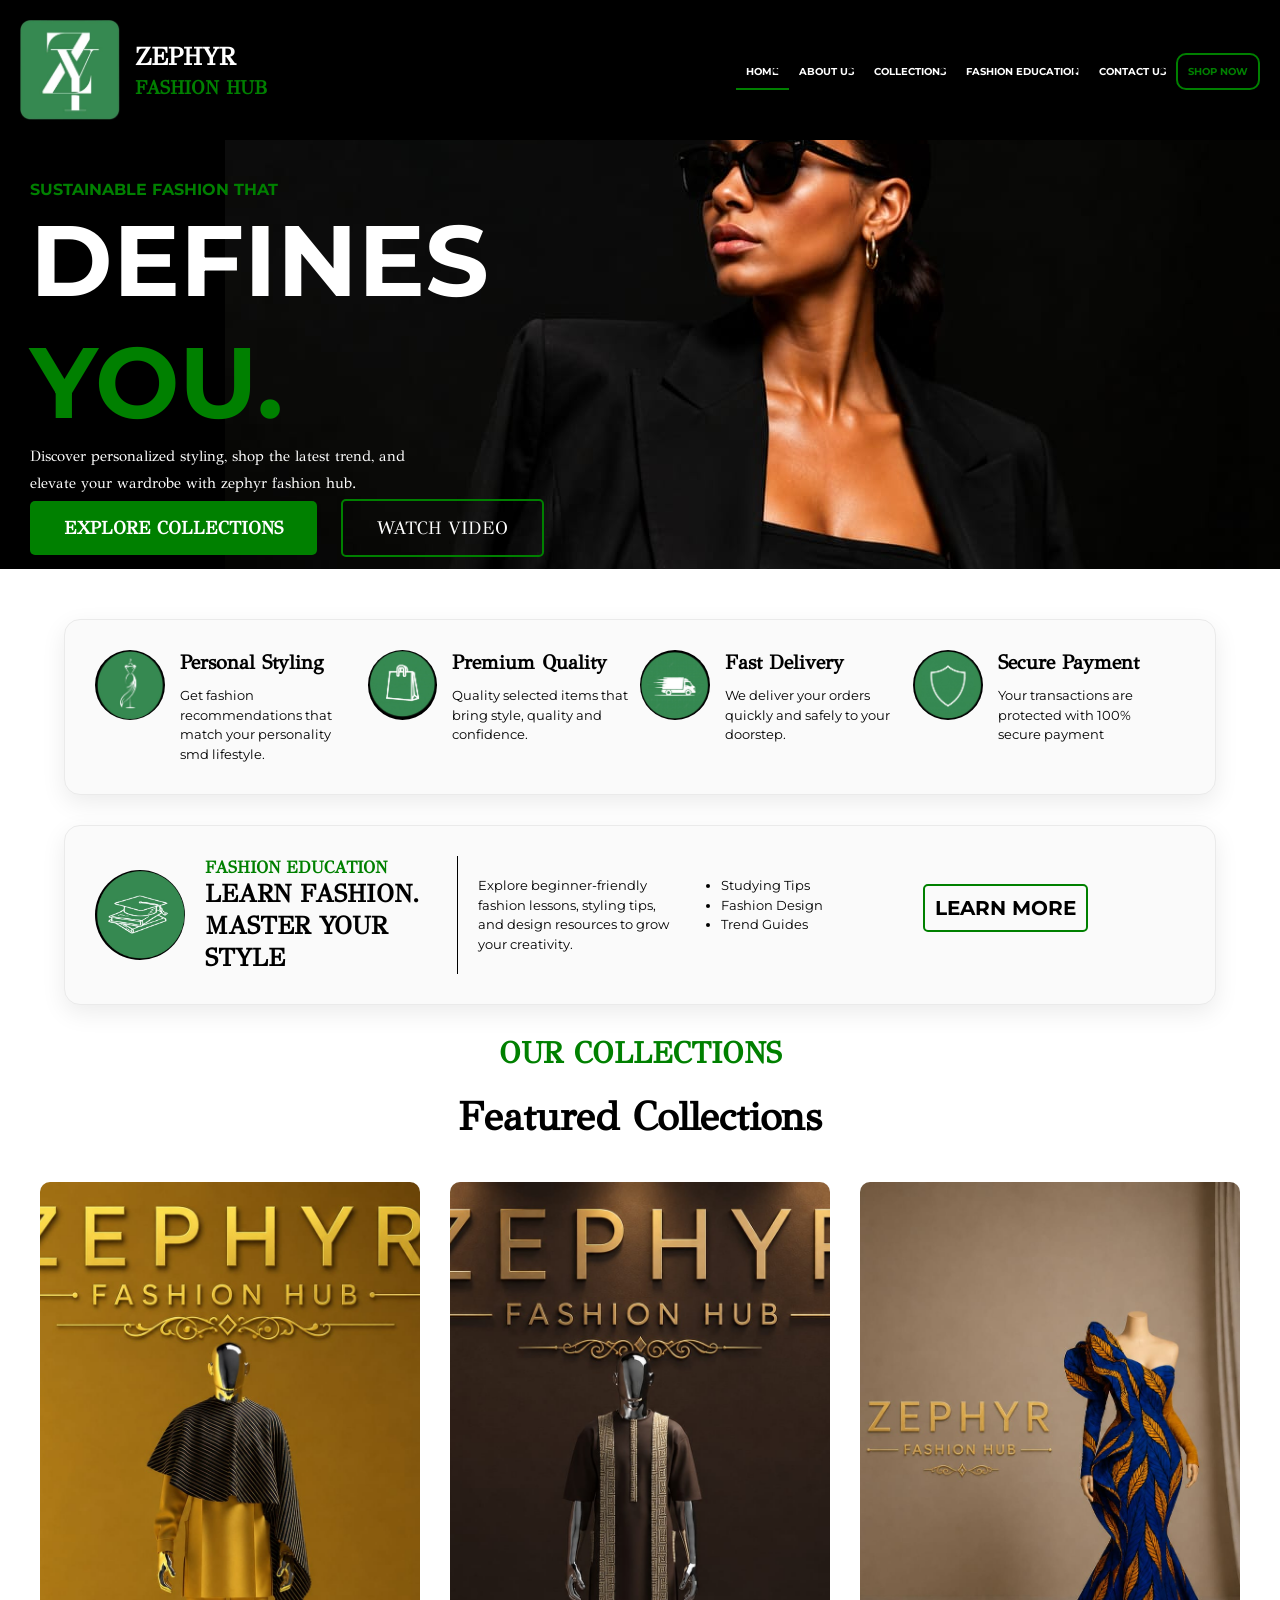
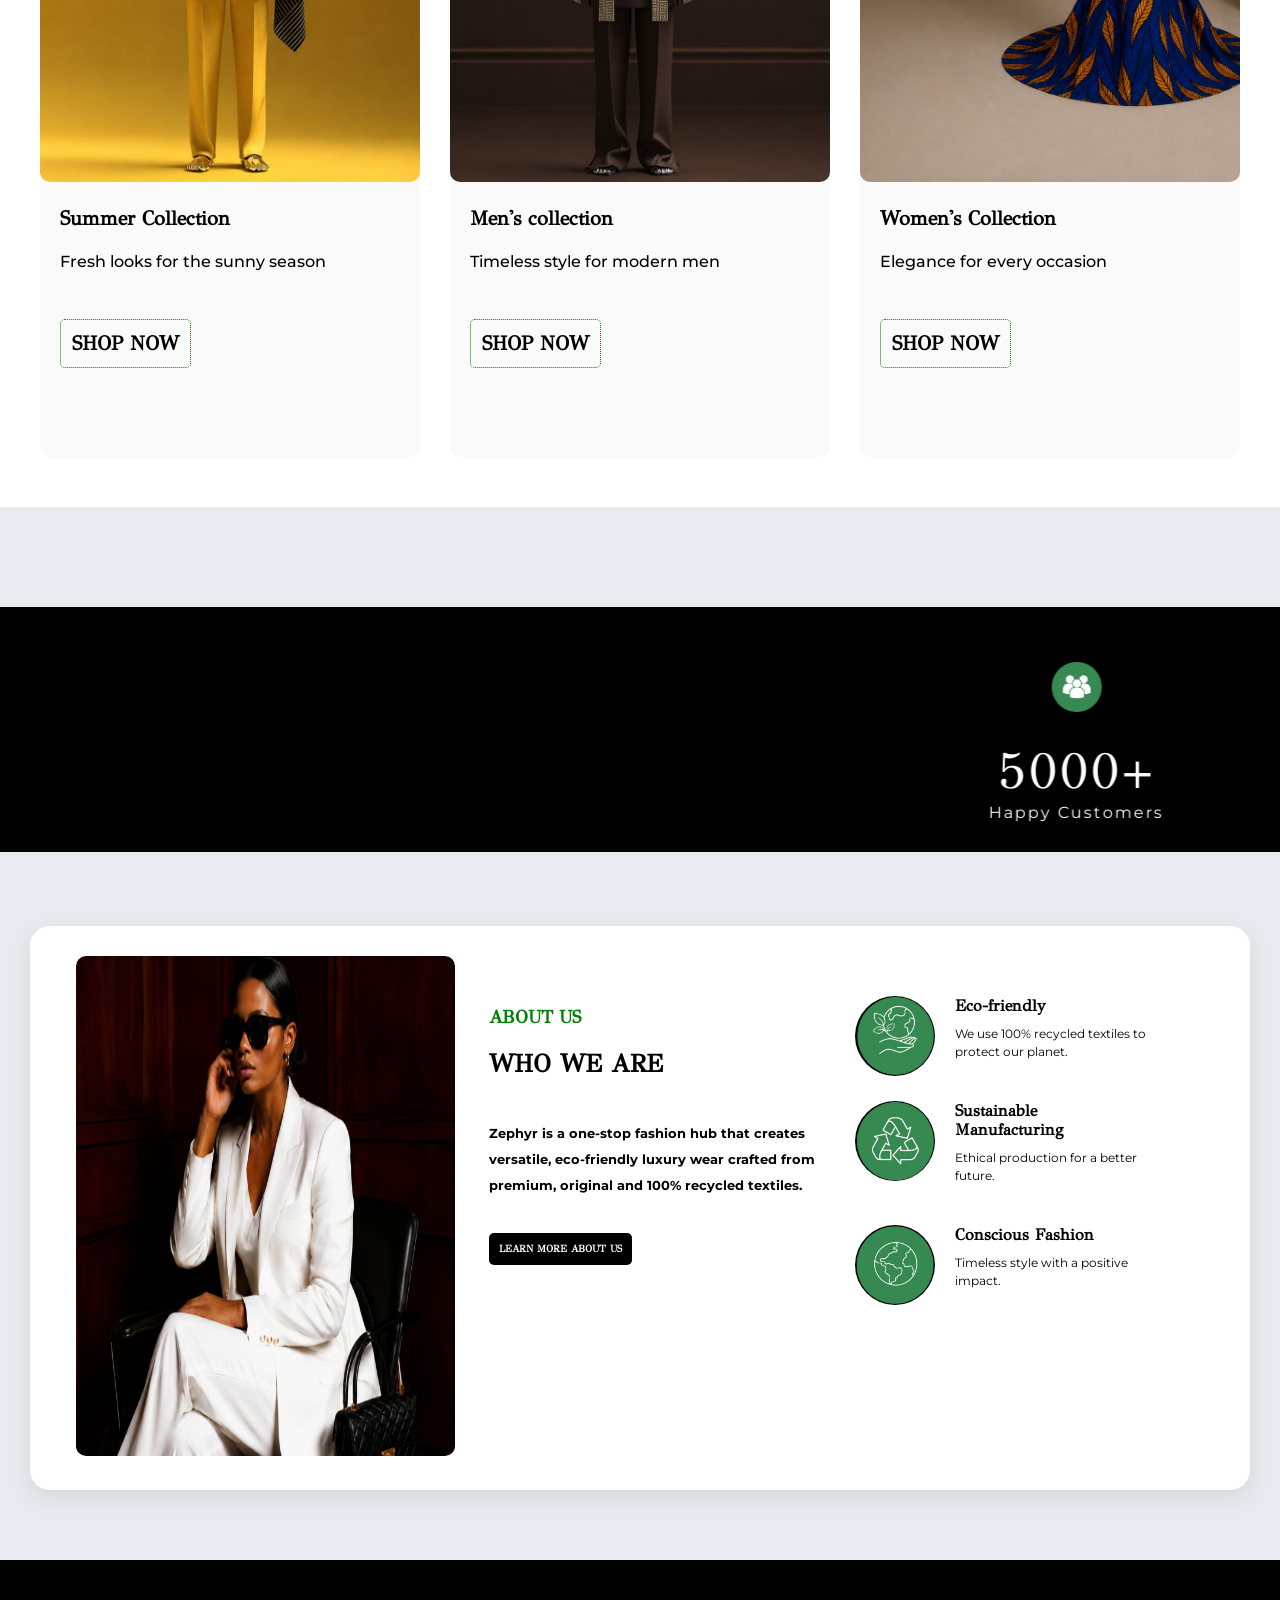
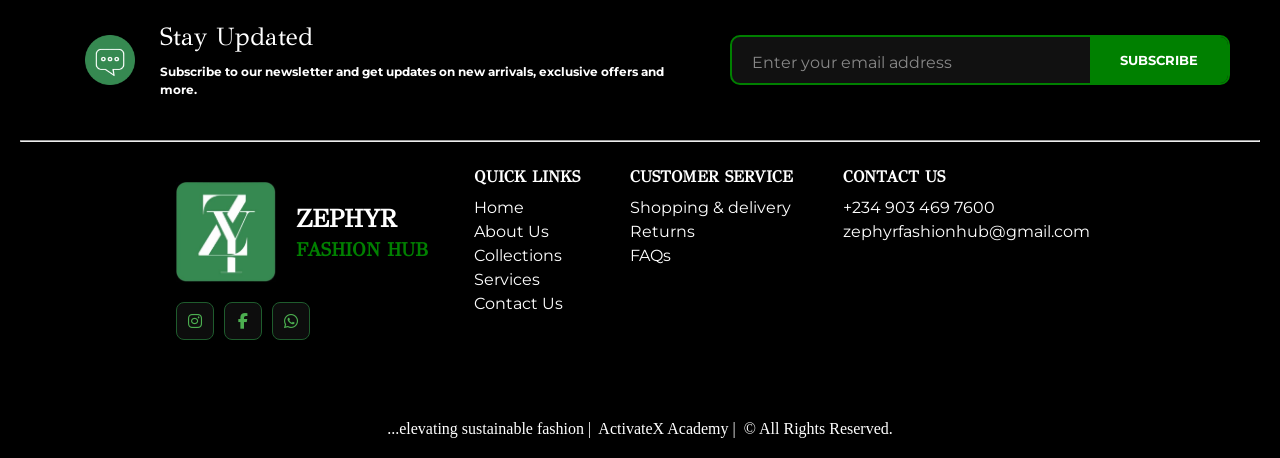
==== commit d81a6ffe: "Updated" ====
--- a/index.html
+++ b/index.html
@@ -320,7 +320,7 @@
 
                     <div class="social-icons">
                         <a
-                            href="https://instagram.com/"
+                            href="https://www.instagram.com/zephyrfashion_hub?utm_source=qr&igsh=MWJ0Ym96MXphcHZ5"
                             target="_blank"
                             aria-label="Instagram"
                         >
